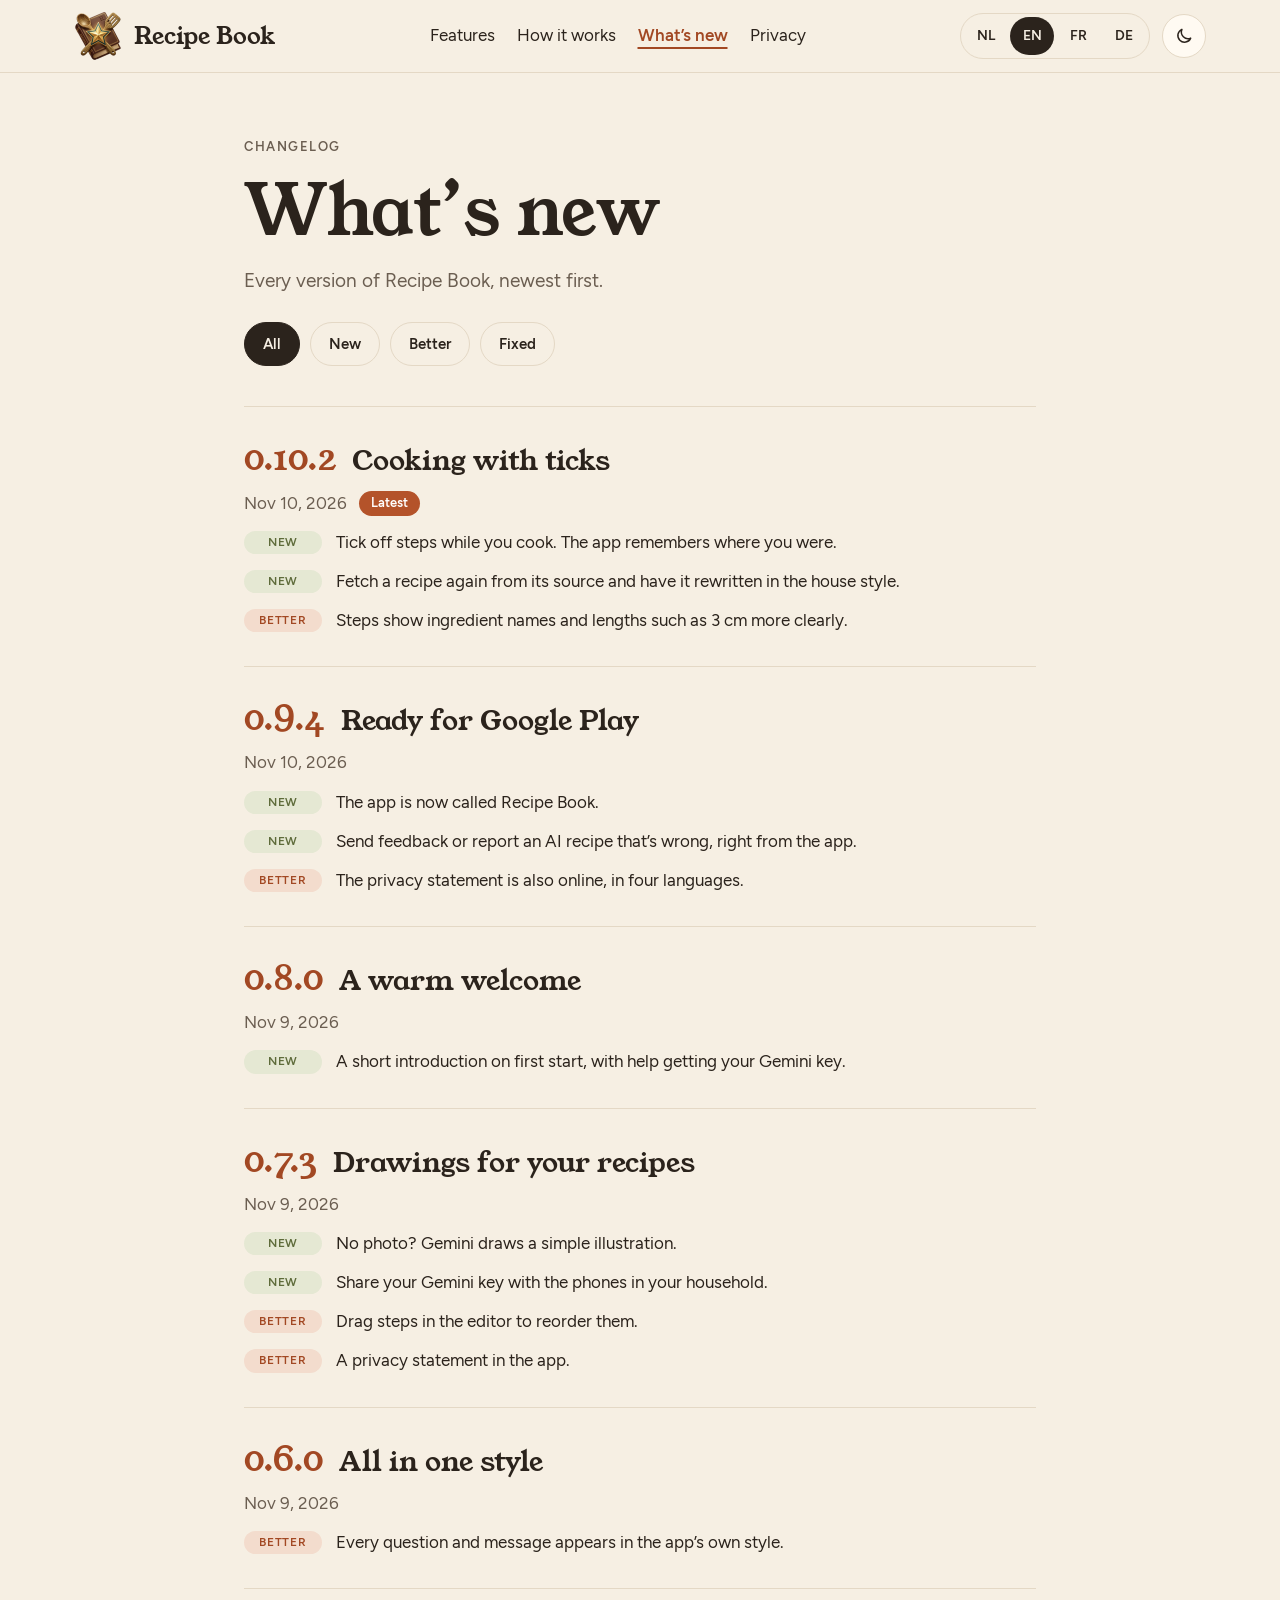
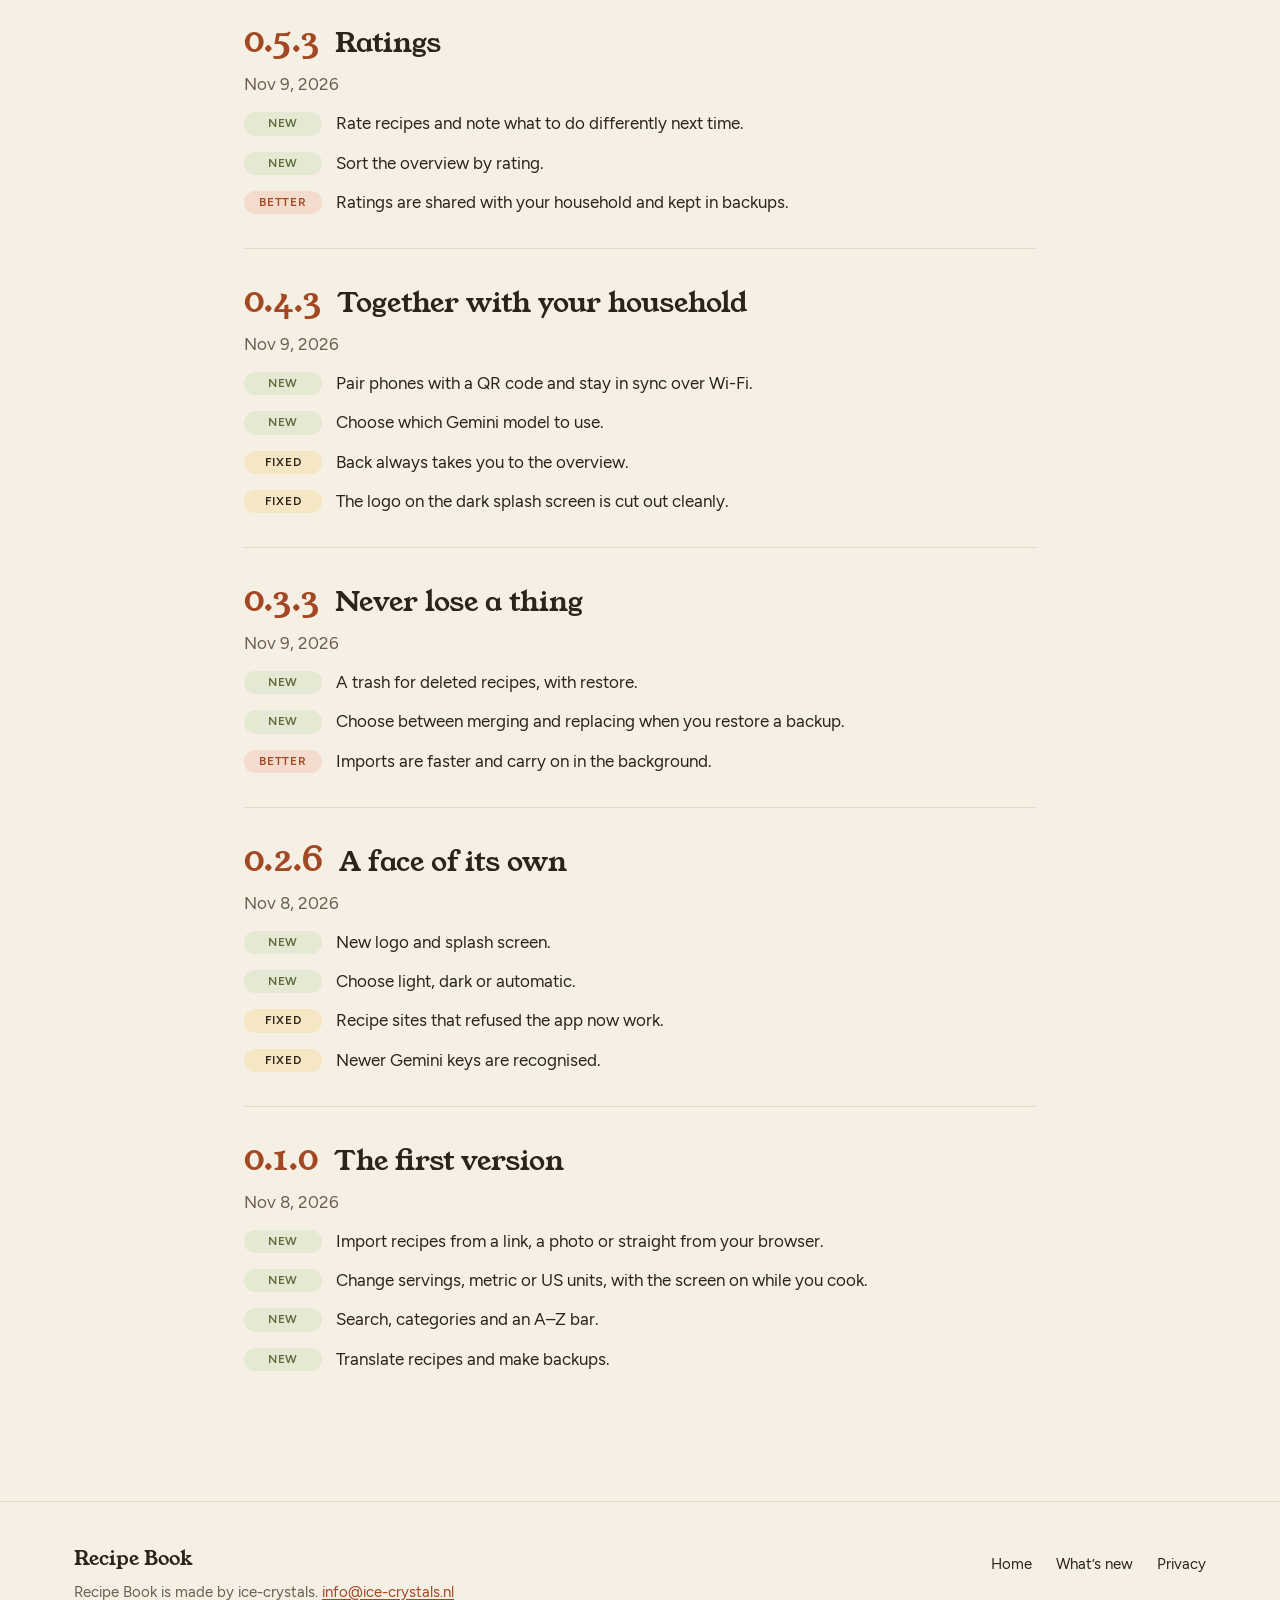
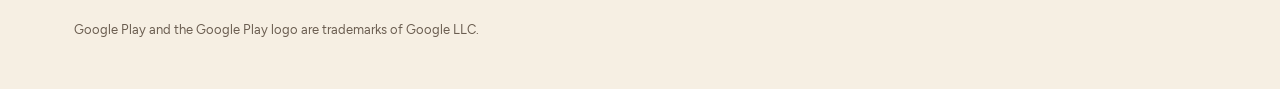
==== changelog/index.html @ 56c41cce "Publish the Recipe Book promo site Home, changelog and privacy statement in English, Dutch, French a" ====
<!doctype html>
<html lang="en" data-page="changelog" data-root="../">
<head>
<meta charset="utf-8">
<meta name="viewport" content="width=device-width, initial-scale=1">
<title>What’s new · Recipe Book</title>
<meta name="description" content="Every version of Recipe Book, newest first.">
<link rel="canonical" href="https://nielswitte.github.io/recipe-book-privacy/changelog/">
<link rel="alternate" hreflang="nl" href="https://nielswitte.github.io/recipe-book-privacy/nl/changelog/">
<link rel="alternate" hreflang="en" href="https://nielswitte.github.io/recipe-book-privacy/changelog/">
<link rel="alternate" hreflang="fr" href="https://nielswitte.github.io/recipe-book-privacy/fr/changelog/">
<link rel="alternate" hreflang="de" href="https://nielswitte.github.io/recipe-book-privacy/de/changelog/">
<link rel="alternate" hreflang="x-default" href="https://nielswitte.github.io/recipe-book-privacy/changelog/">
<meta property="og:type" content="website">
<meta property="og:site_name" content="Recipe Book">
<meta property="og:title" content="What’s new · Recipe Book">
<meta property="og:description" content="Every version of Recipe Book, newest first.">
<meta property="og:url" content="https://nielswitte.github.io/recipe-book-privacy/changelog/">
<meta property="og:image" content="https://nielswitte.github.io/recipe-book-privacy/assets/feature-graphic.png">
<meta property="og:image:alt" content="Recipe Book">
<meta property="og:locale" content="en_US">
<meta name="twitter:card" content="summary_large_image">
<meta name="theme-color" content="#f6efe3" media="(prefers-color-scheme: light)">
<meta name="theme-color" content="#1b1713" media="(prefers-color-scheme: dark)">
<meta name="color-scheme" content="light dark">
<link rel="icon" type="image/png" sizes="32x32" href="../assets/favicon-32.png">
<link rel="apple-touch-icon" href="../assets/apple-touch-icon.png">
<link rel="preload" href="../assets/fonts/Figtree-Regular.woff2" as="font" type="font/woff2" crossorigin>
<link rel="preload" href="../assets/fonts/YoungSerif-Regular.woff2" as="font" type="font/woff2" crossorigin>
<link rel="stylesheet" href="../assets/site.css">
<script>try{var t=localStorage.getItem('rb-theme');if(t==='dark'||t==='light')document.documentElement.setAttribute('data-theme',t)}catch(e){}</script>
<script defer src="../assets/site.js"></script>
</head>
<body>
<a class="skip" href="#main">Skip to content</a>
<header class="site-header">
<div class="wrap header-row">
<a class="brand" href="../"><img src="../assets/logo-96.png" alt="" width="48" height="48"><span>Recipe Book</span></a>
<nav class="main-nav" aria-label="Main menu">
<ul>
<li><a href="../#features">Features</a></li>
<li><a href="../#how">How it works</a></li>
<li><a href="../changelog/" aria-current="page">What’s new</a></li>
<li><a href="../privacy/">Privacy</a></li>
</ul>
</nav>
<div class="tools">
<nav class="langs" aria-label="Language"><ul><li><a href="../nl/changelog/" lang="nl" hreflang="nl" data-lang="nl"><span aria-hidden="true">NL</span><span class="sr-only">Nederlands</span></a></li><li><a href="../changelog/" lang="en" hreflang="en" data-lang="en" aria-current="true"><span aria-hidden="true">EN</span><span class="sr-only">English</span></a></li><li><a href="../fr/changelog/" lang="fr" hreflang="fr" data-lang="fr"><span aria-hidden="true">FR</span><span class="sr-only">Français</span></a></li><li><a href="../de/changelog/" lang="de" hreflang="de" data-lang="de"><span aria-hidden="true">DE</span><span class="sr-only">Deutsch</span></a></li></ul></nav>
<button type="button" class="round theme-toggle" aria-pressed="false" data-theme-toggle hidden><svg width="20" height="20" viewBox="0 0 24 24" fill="none" stroke="currentColor" stroke-width="1.8" stroke-linecap="round" stroke-linejoin="round" aria-hidden="true" focusable="false" class="icon-moon"><path d="M20 14.5A8 8 0 0 1 9.5 4a8 8 0 1 0 10.5 10.5z"/></svg><svg width="20" height="20" viewBox="0 0 24 24" fill="none" stroke="currentColor" stroke-width="1.8" stroke-linecap="round" stroke-linejoin="round" aria-hidden="true" focusable="false" class="icon-sun"><circle cx="12" cy="12" r="4"/><path d="M12 2v2M12 20v2M4.9 4.9l1.4 1.4M17.7 17.7l1.4 1.4M2 12h2M20 12h2M4.9 19.1l1.4-1.4M17.7 6.3l1.4-1.4"/></svg><span class="sr-only">Dark theme</span></button>
</div>
</div>
</header>
<main id="main" tabindex="-1">
<div class="wrap narrow page-head">
<p class="eyebrow">Changelog</p>
<h1 class="serif">What’s new</h1>
<p class="lead">Every version of Recipe Book, newest first.</p>
<div class="filters" role="group" aria-label="Show" data-filters data-one="{n} change" data-other="{n} changes" hidden>
<button type="button" class="pill" data-filter="all" aria-pressed="true">All</button>
<button type="button" class="pill" data-filter="new" aria-pressed="false">New</button>
<button type="button" class="pill" data-filter="better" aria-pressed="false">Better</button>
<button type="button" class="pill" data-filter="fixed" aria-pressed="false">Fixed</button>
</div>
<p class="sr-only" role="status" data-filter-status></p>
</div>
<div class="wrap narrow releases">
<article id="v0.10.2" class="release" aria-labelledby="h-v0.10.2">
<h2 id="h-v0.10.2"><span class="version serif">0.10.2</span> <span class="release-title">Cooking with ticks</span></h2>
<p class="release-date muted"><time datetime="2026-11-10">Nov 10, 2026</time> <span class="latest">Latest</span></p>
<ul class="changes">
<li data-kind="new"><span class="tag tag-new">New</span><span class="sr-only">: </span><span>Tick off steps while you cook. The app remembers where you were.</span></li>
<li data-kind="new"><span class="tag tag-new">New</span><span class="sr-only">: </span><span>Fetch a recipe again from its source and have it rewritten in the house style.</span></li>
<li data-kind="better"><span class="tag tag-better">Better</span><span class="sr-only">: </span><span>Steps show ingredient names and lengths such as 3 cm more clearly.</span></li>
</ul>
</article>
<article id="v0.9.4" class="release" aria-labelledby="h-v0.9.4">
<h2 id="h-v0.9.4"><span class="version serif">0.9.4</span> <span class="release-title">Ready for Google Play</span></h2>
<p class="release-date muted"><time datetime="2026-11-10">Nov 10, 2026</time></p>
<ul class="changes">
<li data-kind="new"><span class="tag tag-new">New</span><span class="sr-only">: </span><span>The app is now called Recipe Book.</span></li>
<li data-kind="new"><span class="tag tag-new">New</span><span class="sr-only">: </span><span>Send feedback or report an AI recipe that’s wrong, right from the app.</span></li>
<li data-kind="better"><span class="tag tag-better">Better</span><span class="sr-only">: </span><span>The privacy statement is also online, in four languages.</span></li>
</ul>
</article>
<article id="v0.8.0" class="release" aria-labelledby="h-v0.8.0">
<h2 id="h-v0.8.0"><span class="version serif">0.8.0</span> <span class="release-title">A warm welcome</span></h2>
<p class="release-date muted"><time datetime="2026-11-09">Nov 9, 2026</time></p>
<ul class="changes">
<li data-kind="new"><span class="tag tag-new">New</span><span class="sr-only">: </span><span>A short introduction on first start, with help getting your Gemini key.</span></li>
</ul>
</article>
<article id="v0.7.3" class="release" aria-labelledby="h-v0.7.3">
<h2 id="h-v0.7.3"><span class="version serif">0.7.3</span> <span class="release-title">Drawings for your recipes</span></h2>
<p class="release-date muted"><time datetime="2026-11-09">Nov 9, 2026</time></p>
<ul class="changes">
<li data-kind="new"><span class="tag tag-new">New</span><span class="sr-only">: </span><span>No photo? Gemini draws a simple illustration.</span></li>
<li data-kind="new"><span class="tag tag-new">New</span><span class="sr-only">: </span><span>Share your Gemini key with the phones in your household.</span></li>
<li data-kind="better"><span class="tag tag-better">Better</span><span class="sr-only">: </span><span>Drag steps in the editor to reorder them.</span></li>
<li data-kind="better"><span class="tag tag-better">Better</span><span class="sr-only">: </span><span>A privacy statement in the app.</span></li>
</ul>
</article>
<article id="v0.6.0" class="release" aria-labelledby="h-v0.6.0">
<h2 id="h-v0.6.0"><span class="version serif">0.6.0</span> <span class="release-title">All in one style</span></h2>
<p class="release-date muted"><time datetime="2026-11-09">Nov 9, 2026</time></p>
<ul class="changes">
<li data-kind="better"><span class="tag tag-better">Better</span><span class="sr-only">: </span><span>Every question and message appears in the app’s own style.</span></li>
</ul>
</article>
<article id="v0.5.3" class="release" aria-labelledby="h-v0.5.3">
<h2 id="h-v0.5.3"><span class="version serif">0.5.3</span> <span class="release-title">Ratings</span></h2>
<p class="release-date muted"><time datetime="2026-11-09">Nov 9, 2026</time></p>
<ul class="changes">
<li data-kind="new"><span class="tag tag-new">New</span><span class="sr-only">: </span><span>Rate recipes and note what to do differently next time.</span></li>
<li data-kind="new"><span class="tag tag-new">New</span><span class="sr-only">: </span><span>Sort the overview by rating.</span></li>
<li data-kind="better"><span class="tag tag-better">Better</span><span class="sr-only">: </span><span>Ratings are shared with your household and kept in backups.</span></li>
</ul>
</article>
<article id="v0.4.3" class="release" aria-labelledby="h-v0.4.3">
<h2 id="h-v0.4.3"><span class="version serif">0.4.3</span> <span class="release-title">Together with your household</span></h2>
<p class="release-date muted"><time datetime="2026-11-09">Nov 9, 2026</time></p>
<ul class="changes">
<li data-kind="new"><span class="tag tag-new">New</span><span class="sr-only">: </span><span>Pair phones with a QR code and stay in sync over Wi-Fi.</span></li>
<li data-kind="new"><span class="tag tag-new">New</span><span class="sr-only">: </span><span>Choose which Gemini model to use.</span></li>
<li data-kind="fixed"><span class="tag tag-fixed">Fixed</span><span class="sr-only">: </span><span>Back always takes you to the overview.</span></li>
<li data-kind="fixed"><span class="tag tag-fixed">Fixed</span><span class="sr-only">: </span><span>The logo on the dark splash screen is cut out cleanly.</span></li>
</ul>
</article>
<article id="v0.3.3" class="release" aria-labelledby="h-v0.3.3">
<h2 id="h-v0.3.3"><span class="version serif">0.3.3</span> <span class="release-title">Never lose a thing</span></h2>
<p class="release-date muted"><time datetime="2026-11-09">Nov 9, 2026</time></p>
<ul class="changes">
<li data-kind="new"><span class="tag tag-new">New</span><span class="sr-only">: </span><span>A trash for deleted recipes, with restore.</span></li>
<li data-kind="new"><span class="tag tag-new">New</span><span class="sr-only">: </span><span>Choose between merging and replacing when you restore a backup.</span></li>
<li data-kind="better"><span class="tag tag-better">Better</span><span class="sr-only">: </span><span>Imports are faster and carry on in the background.</span></li>
</ul>
</article>
<article id="v0.2.6" class="release" aria-labelledby="h-v0.2.6">
<h2 id="h-v0.2.6"><span class="version serif">0.2.6</span> <span class="release-title">A face of its own</span></h2>
<p class="release-date muted"><time datetime="2026-11-08">Nov 8, 2026</time></p>
<ul class="changes">
<li data-kind="new"><span class="tag tag-new">New</span><span class="sr-only">: </span><span>New logo and splash screen.</span></li>
<li data-kind="new"><span class="tag tag-new">New</span><span class="sr-only">: </span><span>Choose light, dark or automatic.</span></li>
<li data-kind="fixed"><span class="tag tag-fixed">Fixed</span><span class="sr-only">: </span><span>Recipe sites that refused the app now work.</span></li>
<li data-kind="fixed"><span class="tag tag-fixed">Fixed</span><span class="sr-only">: </span><span>Newer Gemini keys are recognised.</span></li>
</ul>
</article>
<article id="v0.1.0" class="release" aria-labelledby="h-v0.1.0">
<h2 id="h-v0.1.0"><span class="version serif">0.1.0</span> <span class="release-title">The first version</span></h2>
<p class="release-date muted"><time datetime="2026-11-08">Nov 8, 2026</time></p>
<ul class="changes">
<li data-kind="new"><span class="tag tag-new">New</span><span class="sr-only">: </span><span>Import recipes from a link, a photo or straight from your browser.</span></li>
<li data-kind="new"><span class="tag tag-new">New</span><span class="sr-only">: </span><span>Change servings, metric or US units, with the screen on while you cook.</span></li>
<li data-kind="new"><span class="tag tag-new">New</span><span class="sr-only">: </span><span>Search, categories and an A–Z bar.</span></li>
<li data-kind="new"><span class="tag tag-new">New</span><span class="sr-only">: </span><span>Translate recipes and make backups.</span></li>
</ul>
</article>
</div>
</main>
<footer class="site-footer">
<div class="wrap footer-row">
<div class="footer-brand">
<p class="serif footer-name">Recipe Book</p>
<p>Recipe Book is made by ice-crystals. <a href="mailto:info@ice-crystals.nl">info@ice-crystals.nl</a></p>
</div>
<nav aria-label="Footer"><ul class="footer-links">
<li><a href="../">Home</a></li>
<li><a href="../changelog/">What’s new</a></li>
<li><a href="../privacy/">Privacy</a></li>
</ul></nav>
<p class="trademark">Google Play and the Google Play logo are trademarks of Google LLC.</p>
</div>
</footer>
</body>
</html>
---- assets/site.css ----
/* Promo site. Colours are the app's tokens (src/app.css); --accent-text and
   --muted are a little darker in light mode so small text passes WCAG AA. */

@font-face {
    font-family: 'Figtree';
    src: url('fonts/Figtree-Regular.woff2') format('woff2');
    font-weight: 400;
    font-display: swap;
}
@font-face {
    font-family: 'Figtree';
    src: url('fonts/Figtree-SemiBold.woff2') format('woff2');
    font-weight: 600;
    font-display: swap;
}
@font-face {
    font-family: 'Young Serif';
    src: url('fonts/YoungSerif-Regular.woff2') format('woff2');
    font-weight: 400;
    font-display: swap;
}

:root {
    --paper: #f6efe3;
    --card: #fffaf2;
    --ink: #2b231c;
    --muted: #6b5e51;
    --line: #e4d8c5;
    --terra: #b4532a;
    --accent-text: #a24823;
    --terra-soft: #f3dccd;
    --olive: #5e6b3a;
    --olive-soft: #e5e8d3;
    --amber: #d9a441;
    --amber-soft: #f5e6c4;
    --on-accent: #ffffff;
    --frame: #2b231c;
    --shadow: rgba(43, 35, 28, 0.16);
    --band: #2b231c;
    --band-ink: #f6efe3;
    --band-muted: #d9cdbd;
    color-scheme: light;
}

@media (prefers-color-scheme: dark) {
    :root:not([data-theme='light']) {
        --paper: #1b1713;
        --card: #25201a;
        --ink: #f0e7d9;
        --muted: #a99a8a;
        --line: #3a3129;
        --terra: #e2794c;
        --accent-text: #e8865c;
        --terra-soft: #43291d;
        --olive: #aab57f;
        --olive-soft: #2e321f;
        --amber-soft: #3d311a;
        --on-accent: #1b1713;
        --frame: #0d0b09;
        --shadow: rgba(0, 0, 0, 0.45);
        --band: #110e0b;
        --band-ink: #f0e7d9;
        --band-muted: #c9bcab;
        color-scheme: dark;
    }
}

:root[data-theme='dark'] {
    --paper: #1b1713;
    --card: #25201a;
    --ink: #f0e7d9;
    --muted: #a99a8a;
    --line: #3a3129;
    --terra: #e2794c;
    --accent-text: #e8865c;
    --terra-soft: #43291d;
    --olive: #aab57f;
    --olive-soft: #2e321f;
    --amber-soft: #3d311a;
    --on-accent: #1b1713;
    --frame: #0d0b09;
    --shadow: rgba(0, 0, 0, 0.45);
    --band: #110e0b;
    --band-ink: #f0e7d9;
    --band-muted: #c9bcab;
    color-scheme: dark;
}

*,
*::before,
*::after {
    box-sizing: border-box;
}

html {
    -webkit-text-size-adjust: 100%;
    text-size-adjust: 100%;
}

@media (prefers-reduced-motion: no-preference) {
    html {
        scroll-behavior: smooth;
    }
}

body {
    margin: 0;
    background: var(--paper);
    color: var(--ink);
    font:
        1.0625rem/1.6 Figtree,
        system-ui,
        sans-serif;
    overflow-wrap: break-word;
}

img {
    max-width: 100%;
    height: auto;
}

a {
    color: var(--accent-text);
    text-underline-offset: 0.15em;
}

a:hover {
    color: var(--ink);
}

:focus-visible {
    outline: 3px solid var(--accent-text);
    outline-offset: 3px;
    border-radius: 6px;
}

main:focus {
    outline: none;
}

[hidden] {
    display: none !important;
}

.sr-only {
    position: absolute;
    width: 1px;
    height: 1px;
    padding: 0;
    margin: -1px;
    overflow: hidden;
    clip: rect(0, 0, 0, 0);
    white-space: nowrap;
    border: 0;
}

.skip {
    position: absolute;
    left: 16px;
    top: -100px;
    z-index: 10;
    background: var(--ink);
    color: var(--paper);
    padding: 12px 18px;
    border-radius: 12px;
    font-weight: 600;
    text-decoration: none;
}

.skip:focus {
    top: 12px;
    color: var(--paper);
}

.serif {
    font-family: 'Young Serif', Georgia, serif;
    font-weight: 400;
}

h1,
h2 {
    font-family: 'Young Serif', Georgia, serif;
    font-weight: 400;
    margin: 0;
    line-height: 1.12;
    text-wrap: balance;
}

h1 {
    font-size: clamp(2.5rem, 5.4vw, 4.375rem);
    line-height: 1.06;
}

h2 {
    font-size: clamp(2rem, 3.6vw, 2.875rem);
}

h3 {
    margin: 0;
    font-size: 1.3rem;
    font-weight: 600;
    line-height: 1.3;
}

p {
    margin: 0;
}

ul,
ol {
    margin: 0;
    padding: 0;
}

.accent {
    color: var(--accent-text);
}

.eyebrow {
    margin: 0;
    font-family: Figtree, system-ui, sans-serif;
    font-size: 0.8125rem;
    font-weight: 600;
    letter-spacing: 0.12em;
    line-height: 1.5;
    text-transform: uppercase;
    color: var(--muted);
}

.lead {
    font-size: 1.2rem;
    color: var(--muted);
    max-width: 36em;
}

.muted {
    color: var(--muted);
}

.small {
    font-size: 0.9375rem;
}

.strong {
    font-weight: 600;
}

.amt {
    color: var(--accent-text);
    font-weight: 600;
}

.wrap {
    max-width: 1180px;
    margin: 0 auto;
    padding: 0 24px;
}

.narrow {
    max-width: 840px;
}

.stack-xl {
    display: flex;
    flex-direction: column;
    gap: 48px;
}

.stack-lg {
    display: flex;
    flex-direction: column;
    gap: 40px;
}

.section-head {
    display: flex;
    flex-direction: column;
    gap: 12px;
    max-width: 44rem;
}

.split-head {
    display: flex;
    flex-wrap: wrap;
    justify-content: space-between;
    align-items: flex-end;
    gap: 16px 32px;
}

.split-head > div {
    display: flex;
    flex-direction: column;
    gap: 12px;
}

.split-head a {
    font-weight: 600;
    min-height: 44px;
    display: inline-flex;
    align-items: center;
}

.card {
    background: var(--card);
    border: 1px solid var(--line);
    border-radius: 24px;
}

/* Header */

.site-header {
    border-bottom: 1px solid var(--line);
}

.header-row {
    display: flex;
    flex-wrap: wrap;
    align-items: center;
    justify-content: space-between;
    gap: 8px 32px;
    padding-top: 12px;
    padding-bottom: 12px;
}

.brand {
    display: flex;
    align-items: center;
    gap: 12px;
    color: var(--ink);
    text-decoration: none;
    font-family: 'Young Serif', Georgia, serif;
    font-size: 1.5rem;
    min-height: 48px;
}

.brand img {
    width: 48px;
    height: 48px;
}

.main-nav ul,
.langs ul,
.footer-links {
    list-style: none;
    display: flex;
    flex-wrap: wrap;
    align-items: center;
}

.main-nav ul {
    gap: 0 22px;
}

.main-nav a,
.footer-links a {
    display: inline-flex;
    align-items: center;
    min-height: 44px;
    color: var(--ink);
    text-decoration: none;
}

.main-nav a:hover,
.footer-links a:hover {
    color: var(--accent-text);
    text-decoration: underline;
}

.main-nav a[aria-current='page'] {
    color: var(--accent-text);
    font-weight: 600;
    text-decoration: underline;
    text-decoration-thickness: 2px;
    text-underline-offset: 0.35em;
}

.tools {
    display: flex;
    align-items: center;
    gap: 12px;
}

.langs ul {
    gap: 2px;
    border: 1px solid var(--line);
    border-radius: 999px;
    padding: 3px;
}

.langs a {
    display: inline-flex;
    align-items: center;
    justify-content: center;
    min-width: 44px;
    min-height: 38px;
    padding: 0 8px;
    border-radius: 999px;
    color: var(--ink);
    text-decoration: none;
    font-weight: 600;
    font-size: 0.875rem;
}

.langs a:hover {
    background: var(--terra-soft);
    color: var(--ink);
}

.langs a[aria-current='true'] {
    background: var(--ink);
    color: var(--paper);
}

.round {
    display: inline-flex;
    align-items: center;
    justify-content: center;
    width: 44px;
    height: 44px;
    padding: 0;
    border-radius: 50%;
    border: 1px solid var(--line);
    background: var(--card);
    color: var(--ink);
    font:
        600 1.375rem/1 Figtree,
        system-ui,
        sans-serif;
    cursor: pointer;
}

.round:hover:not(:disabled) {
    border-color: var(--terra);
    color: var(--accent-text);
}

.round:disabled {
    opacity: 0.4;
    cursor: default;
}

.theme-toggle .icon-sun,
.theme-toggle[aria-pressed='true'] .icon-moon {
    display: none;
}

.theme-toggle[aria-pressed='true'] .icon-sun {
    display: block;
}

/* Buttons */

.actions {
    display: flex;
    flex-wrap: wrap;
    align-items: center;
    gap: 12px 20px;
}

.btn {
    display: inline-flex;
    align-items: center;
    gap: 10px;
    min-height: 56px;
    padding: 10px 24px;
    border-radius: 16px;
    font-weight: 600;
    font-size: 1.0625rem;
    text-decoration: none;
    line-height: 1.2;
}

.btn-primary {
    background: var(--terra);
    color: var(--on-accent);
}

.btn-primary:hover {
    color: var(--on-accent);
    filter: brightness(1.08);
}

.btn-play {
    background: var(--ink);
    color: var(--paper);
    padding-left: 18px;
}

.btn-play:hover {
    color: var(--paper);
    opacity: 0.9;
}

.btn-lines {
    display: flex;
    flex-direction: column;
}

.btn-small {
    font-size: 0.75rem;
    font-weight: 400;
}

.btn-big {
    font-size: 1.25rem;
    font-weight: 600;
}

.btn-ghost {
    color: var(--ink);
    padding-left: 8px;
    padding-right: 8px;
}

.btn-ghost:hover {
    color: var(--accent-text);
}

/* Hero */

.hero {
    display: flex;
    flex-wrap: wrap;
    align-items: center;
    gap: 48px 64px;
    padding-top: 64px;
    padding-bottom: 88px;
}

.hero-text {
    flex: 1 1 440px;
    min-width: 0;
    display: flex;
    flex-direction: column;
    gap: 24px;
}

.status {
    font-weight: 600;
    color: var(--olive);
}

.trust {
    list-style: none;
    display: flex;
    flex-wrap: wrap;
    gap: 6px 0;
    color: var(--muted);
    font-size: 0.9375rem;
}

.trust li:not(:last-child)::after {
    content: '·';
    padding: 0 10px;
}

.hero-phones {
    flex: 1 1 400px;
    min-width: 0;
    position: relative;
    display: flex;
    justify-content: center;
    align-items: flex-start;
    padding-bottom: 32px;
}

.phone {
    background: var(--frame);
    border-radius: 40px;
    padding: 9px;
    box-shadow: 0 24px 60px var(--shadow);
}

.phone img {
    display: block;
    width: 100%;
    border-radius: 32px;
}

.phone-back {
    width: 46%;
    max-width: 260px;
    margin-top: 72px;
    margin-right: -40px;
    transform: rotate(-4deg);
}

.phone-front {
    width: 50%;
    max-width: 280px;
    position: relative;
    z-index: 1;
}

.float-card {
    position: absolute;
    left: 0;
    bottom: 0;
    z-index: 2;
    display: flex;
    align-items: center;
    gap: 14px;
    padding: 14px 18px;
    background: var(--card);
    border: 1px solid var(--line);
    border-radius: 18px;
    box-shadow: 0 12px 30px var(--shadow);
    line-height: 1.3;
}

.float-card > span:last-child {
    display: flex;
    flex-direction: column;
}

.initial {
    flex: none;
    width: 44px;
    height: 44px;
    border-radius: 12px;
    background: var(--terra-soft);
    color: var(--accent-text);
    display: flex;
    align-items: center;
    justify-content: center;
    font-size: 1.375rem;
}

.float-title {
    font-weight: 600;
}

.float-meta {
    font-size: 0.875rem;
    color: var(--muted);
}

/* How it works */

.band {
    background: var(--card);
    border-top: 1px solid var(--line);
    border-bottom: 1px solid var(--line);
    padding: 88px 0;
    scroll-margin-top: 16px;
}

.ways {
    list-style: none;
    display: grid;
    grid-template-columns: repeat(auto-fit, minmax(240px, 1fr));
    gap: 20px;
}

.way {
    display: flex;
    flex-direction: column;
    gap: 12px;
    padding: 28px;
    border-radius: 24px;
    background: var(--paper);
    border: 1px solid var(--line);
}

.way p {
    color: var(--muted);
}

.tile {
    flex: none;
    width: 52px;
    height: 52px;
    border-radius: 16px;
    display: flex;
    align-items: center;
    justify-content: center;
}

.tile-terra {
    background: var(--terra-soft);
    color: var(--accent-text);
}

.tile-olive {
    background: var(--olive-soft);
    color: var(--olive);
}

.before-after {
    display: flex;
    flex-wrap: wrap;
    align-items: center;
    gap: 24px;
}

.before-after figure {
    margin: 0;
    min-width: 0;
    padding: 28px;
    border-radius: 24px;
    display: flex;
    flex-direction: column;
    gap: 14px;
}

.before {
    flex: 1 1 340px;
    border: 2px dashed var(--line);
    color: var(--muted);
}

.before blockquote {
    margin: 0;
}

.before-meta {
    font-size: 0.875rem;
}

.arrow-dot {
    flex: none;
    width: 56px;
    height: 56px;
    margin: 0 auto;
    border-radius: 50%;
    background: var(--terra);
    color: var(--on-accent);
    display: flex;
    align-items: center;
    justify-content: center;
}

.arrow-dot svg {
    width: 24px;
    height: 24px;
}

.after {
    flex: 1 1 400px;
    background: var(--paper);
    border: 1px solid var(--line);
    box-shadow: 0 16px 40px var(--shadow);
}

.steps {
    list-style: none;
    counter-reset: step;
    display: flex;
    flex-direction: column;
    gap: 16px;
    font-size: 1.125rem;
}

.steps li {
    counter-increment: step;
    display: grid;
    grid-template-columns: 34px 1fr;
    gap: 16px;
}

.steps li::before {
    content: counter(step);
    width: 34px;
    height: 34px;
    border-radius: 50%;
    background: var(--terra-soft);
    color: var(--accent-text);
    font-weight: 600;
    display: flex;
    align-items: center;
    justify-content: center;
}

.note {
    font-size: 0.9375rem;
    color: var(--muted);
}

/* Features */

.features {
    display: flex;
    flex-direction: column;
    gap: 112px;
    padding-top: 112px;
    padding-bottom: 112px;
    scroll-margin-top: 16px;
}

.feature {
    display: flex;
    flex-wrap: wrap;
    align-items: center;
    gap: 48px 72px;
}

.feature-flip {
    flex-direction: row-reverse;
}

.feature-text {
    flex: 1 1 420px;
    min-width: 0;
    display: flex;
    flex-direction: column;
    gap: 20px;
}

.feature-visual {
    flex: 1 1 340px;
    min-width: 0;
    display: flex;
    justify-content: center;
}

.feature-visual .phone {
    width: 100%;
    max-width: 300px;
}

.demo {
    padding: 24px;
    display: flex;
    flex-direction: column;
    gap: 16px;
}

.demo-head {
    display: flex;
    align-items: center;
    justify-content: space-between;
    gap: 16px;
}

.demo-label {
    font-weight: 600;
}

.stepper {
    display: flex;
    align-items: center;
    gap: 14px;
}

.count {
    font-size: 1.75rem;
    min-width: 2ch;
    text-align: center;
}

.ingredients {
    list-style: none;
}

.ingredients li {
    display: grid;
    grid-template-columns: 5.5rem 1fr;
    gap: 16px;
    padding: 10px 0;
    border-top: 1px solid var(--line);
}

.ingredients .amt {
    text-align: right;
}

.demo-step {
    padding: 14px 16px;
    border-radius: 14px;
    background: var(--paper);
}

.cards {
    list-style: none;
    display: grid;
    grid-template-columns: repeat(auto-fit, minmax(240px, 1fr));
    gap: 20px;
}

.mini {
    padding: 28px;
    display: flex;
    flex-direction: column;
    gap: 14px;
}

.timebar {
    display: flex;
    gap: 3px;
    height: 14px;
    border-radius: 999px;
    overflow: hidden;
}

.tb-prep {
    flex: 20;
    background: var(--olive);
}

.tb-cook {
    flex: 15;
    background: var(--amber);
}

.tb-oven {
    flex: 25;
    background: var(--terra);
}

.ticks {
    list-style: none;
    display: flex;
    flex-direction: column;
    gap: 10px;
}

.ticks li {
    display: flex;
    align-items: center;
    gap: 12px;
}

.ticks .done {
    color: var(--muted);
}

.ticks .next {
    font-weight: 600;
}

.tick {
    flex: none;
    width: 26px;
    height: 26px;
    border-radius: 50%;
    display: inline-flex;
    align-items: center;
    justify-content: center;
}

.tick-done {
    background: var(--olive);
    color: var(--on-accent);
}

.tick-open {
    border: 2px solid var(--terra);
}

.big {
    font-size: 2.125rem;
    color: var(--accent-text);
    line-height: 1.2;
}

.household {
    width: 100%;
    max-width: 440px;
    padding: 28px;
    display: flex;
    flex-direction: column;
    gap: 20px;
}

.paired {
    display: flex;
    align-items: center;
    gap: 16px;
    line-height: 1.35;
}

.paired > span:last-child,
.drawing-caption {
    display: flex;
    flex-direction: column;
}

.rating {
    border-top: 1px solid var(--line);
    padding-top: 18px;
    display: flex;
    flex-direction: column;
    gap: 6px;
}

.rating-row {
    display: flex;
    flex-wrap: wrap;
    align-items: center;
    gap: 10px;
}

.stars {
    display: inline-flex;
    gap: 2px;
    color: var(--amber);
}

.quote {
    margin-top: 6px;
    padding: 12px 16px;
    border-radius: 14px;
    background: var(--paper);
}

.drawing {
    width: 100%;
    max-width: 420px;
    overflow: hidden;
}

.drawing-art {
    background: var(--terra-soft);
    height: 240px;
    display: flex;
    align-items: center;
    justify-content: center;
}

.soup {
    width: 260px;
    max-width: 80%;
    height: auto;
}

.f-shadow {
    fill: var(--ink);
    opacity: 0.1;
}

.f-terra {
    fill: var(--terra);
}

.f-amber {
    fill: var(--amber);
}

.f-olive {
    fill: var(--olive);
}

.f-card {
    fill: var(--card);
}

.s-steam {
    fill: none;
    stroke: var(--card);
    stroke-width: 5;
    stroke-linecap: round;
}

.s-spoon {
    stroke: var(--olive);
    stroke-width: 8;
    stroke-linecap: round;
}

.drawing-caption {
    padding: 20px 24px;
}

.chips {
    list-style: none;
    display: flex;
    flex-wrap: wrap;
    gap: 10px;
}

.chips li {
    border: 1px solid var(--line);
    border-radius: 999px;
    padding: 8px 16px;
    font-weight: 600;
    font-size: 0.9375rem;
}

/* Yours: the dark band */

.dark-band {
    background: var(--band);
    color: var(--band-ink);
    padding: 96px 0;
}

.dark-band a {
    color: var(--band-ink);
}

.dark-band a:hover {
    color: var(--band-muted);
}

.dark-band :focus-visible {
    outline-color: var(--band-ink);
}

.promises {
    list-style: none;
    display: grid;
    grid-template-columns: repeat(auto-fit, minmax(220px, 1fr));
    gap: 32px 40px;
}

.promises li {
    display: flex;
    flex-direction: column;
    gap: 8px;
    border-top: 2px solid var(--terra);
    padding-top: 18px;
}

.promises p {
    color: var(--band-muted);
}

/* FAQ */

.faq {
    display: flex;
    flex-wrap: wrap;
    gap: 40px 80px;
    padding-top: 104px;
    padding-bottom: 104px;
}

.faq-head {
    flex: 1 1 300px;
    display: flex;
    flex-direction: column;
    gap: 16px;
}

.faq-list {
    flex: 2 1 520px;
    min-width: 0;
    border-top: 1px solid var(--line);
}

details {
    border-bottom: 1px solid var(--line);
}

summary {
    cursor: pointer;
    list-style: none;
    display: flex;
    justify-content: space-between;
    align-items: center;
    gap: 16px;
    min-height: 44px;
    padding: 18px 0;
    font-weight: 600;
    font-size: 1.1875rem;
}

summary::-webkit-details-marker {
    display: none;
}

summary svg {
    flex: none;
}

details[open] summary .icon-plus {
    transform: rotate(45deg);
}

details p {
    padding-bottom: 20px;
    color: var(--muted);
    max-width: 44em;
}

/* What's new */

.news-band {
    border-top: 1px solid var(--line);
    padding: 96px 0;
}

.news {
    list-style: none;
    display: grid;
    grid-template-columns: repeat(auto-fit, minmax(260px, 1fr));
    gap: 20px;
}

.news-card {
    padding: 26px;
    display: flex;
    flex-direction: column;
    gap: 8px;
}

.news-card h3 a {
    color: var(--ink);
    text-decoration: none;
    display: flex;
    flex-direction: column;
    gap: 4px;
}

.news-card h3 a:hover .news-title {
    text-decoration: underline;
}

.version {
    color: var(--accent-text);
    font-size: 1.375rem;
}

/* Join the test / download */

.join {
    padding-bottom: 96px;
    scroll-margin-top: 16px;
}

.join-box {
    background: var(--terra-soft);
    border-radius: 32px;
    padding: clamp(28px, 6vw, 72px);
    display: flex;
    flex-wrap: wrap;
    align-items: center;
    justify-content: space-between;
    gap: 32px 48px;
}

.join-text {
    flex: 1 1 440px;
    min-width: 0;
    display: flex;
    flex-direction: column;
    gap: 16px;
}

.join-text .eyebrow,
.join-box .muted {
    color: var(--ink);
}

.join-steps {
    padding-left: 1.4em;
    display: flex;
    flex-direction: column;
    gap: 6px;
}

.join-action {
    flex: 0 1 auto;
    display: flex;
    flex-direction: column;
    gap: 12px;
    max-width: 22rem;
}

.download-text {
    flex-direction: row;
    align-items: center;
    gap: 24px;
}

.download-text img {
    flex: none;
    width: 96px;
    height: 96px;
}

/* Footer */

.site-footer {
    border-top: 1px solid var(--line);
    padding: 40px 0 48px;
    color: var(--muted);
    font-size: 0.9375rem;
}

.footer-row {
    display: flex;
    flex-wrap: wrap;
    justify-content: space-between;
    gap: 16px 32px;
}

.footer-brand {
    display: flex;
    flex-direction: column;
    gap: 6px;
}

.footer-name {
    font-size: 1.25rem;
    color: var(--ink);
}

.footer-links {
    gap: 0 24px;
}

.trademark {
    flex-basis: 100%;
    font-size: 0.8125rem;
}

/* Changelog */

.page-head {
    display: flex;
    flex-direction: column;
    gap: 18px;
    padding-top: 64px;
    padding-bottom: 40px;
}

.filters {
    display: flex;
    flex-wrap: wrap;
    gap: 10px;
    margin-top: 8px;
}

.pill {
    display: inline-flex;
    align-items: center;
    min-height: 44px;
    padding: 0 18px;
    border-radius: 999px;
    border: 1px solid var(--line);
    background: transparent;
    color: var(--ink);
    font:
        600 0.9375rem Figtree,
        system-ui,
        sans-serif;
    cursor: pointer;
}

.pill:hover {
    border-color: var(--terra);
}

.pill[aria-pressed='true'] {
    background: var(--ink);
    border-color: var(--ink);
    color: var(--paper);
}

.releases {
    padding-bottom: 96px;
}

.release {
    padding: 32px 0;
    border-top: 1px solid var(--line);
    display: flex;
    flex-direction: column;
    gap: 12px;
    scroll-margin-top: 16px;
}

.release h2 {
    font-size: 1.75rem;
    display: flex;
    flex-wrap: wrap;
    align-items: baseline;
    gap: 4px 16px;
}

.release .version {
    font-size: 2.125rem;
}

.release-date {
    display: flex;
    flex-wrap: wrap;
    align-items: center;
    gap: 12px;
}

.latest {
    font-size: 0.8125rem;
    font-weight: 600;
    background: var(--terra);
    color: var(--on-accent);
    border-radius: 999px;
    padding: 2px 12px;
}

.changes {
    list-style: none;
    display: flex;
    flex-direction: column;
    gap: 12px;
}

.changes li {
    display: flex;
    gap: 14px;
    align-items: flex-start;
}

.tag {
    flex: none;
    min-width: 6.5em;
    text-align: center;
    margin-top: 2px;
    padding: 2px 10px;
    border-radius: 999px;
    font-size: 0.75rem;
    font-weight: 600;
    letter-spacing: 0.06em;
    line-height: 1.6;
    text-transform: uppercase;
}

.tag-new {
    background: var(--olive-soft);
    color: var(--olive);
}

.tag-better {
    background: var(--terra-soft);
    color: var(--accent-text);
}

.tag-fixed {
    background: var(--amber-soft);
    color: var(--ink);
}

/* Privacy */

.privacy {
    display: flex;
    flex-wrap: wrap;
    align-items: flex-start;
    gap: 32px 56px;
    padding-bottom: 96px;
}

.toc {
    flex: 1 1 220px;
    max-width: 300px;
    min-width: 0;
}

.toc h2 {
    padding-bottom: 8px;
}

.toc ol {
    list-style: none;
}

.toc a {
    display: block;
    padding: 10px 0;
    border-bottom: 1px solid var(--line);
    color: var(--muted);
    text-decoration: none;
}

.toc a:hover {
    color: var(--accent-text);
}

.privacy-sections {
    flex: 999 1 560px;
    min-width: 0;
    display: flex;
    flex-direction: column;
    gap: 16px;
}

.privacy-section {
    padding: 28px;
    display: flex;
    flex-direction: column;
    gap: 10px;
    scroll-margin-top: 16px;
}

.privacy-section h2 {
    font-family: Figtree, system-ui, sans-serif;
    font-size: 1.25rem;
    font-weight: 600;
}

.privacy-links {
    list-style: none;
    display: flex;
    flex-wrap: wrap;
    gap: 4px 24px;
    font-weight: 600;
}

.privacy-links a {
    display: inline-flex;
    min-height: 44px;
    align-items: center;
}

/* Phone width */

@media (max-width: 640px) {
    .hero {
        padding-top: 40px;
    }

    .band,
    .dark-band,
    .news-band {
        padding: 64px 0;
    }

    .features {
        gap: 80px;
        padding-top: 72px;
        padding-bottom: 72px;
    }

    .faq {
        padding-top: 72px;
        padding-bottom: 72px;
    }

    .float-card {
        position: static;
        flex-basis: 100%;
        margin-top: 24px;
    }

    .hero-phones {
        flex-wrap: wrap;
    }

    .btn {
        width: 100%;
        justify-content: center;
    }

    .download-text {
        flex-direction: column;
        align-items: flex-start;
    }
}

/* Windows high contrast and other forced colours */

@media (forced-colors: active) {
    .btn,
    .round,
    .pill,
    .tag,
    .latest,
    .langs a[aria-current='true'] {
        border: 1px solid ButtonText;
    }

    .pill[aria-pressed='true'],
    .langs a[aria-current='true'] {
        forced-color-adjust: none;
        background: Highlight;
        color: HighlightText;
    }
}

@media (prefers-reduced-motion: reduce) {
    *,
    *::before,
    *::after {
        transition: none !important;
        animation: none !important;
    }
}
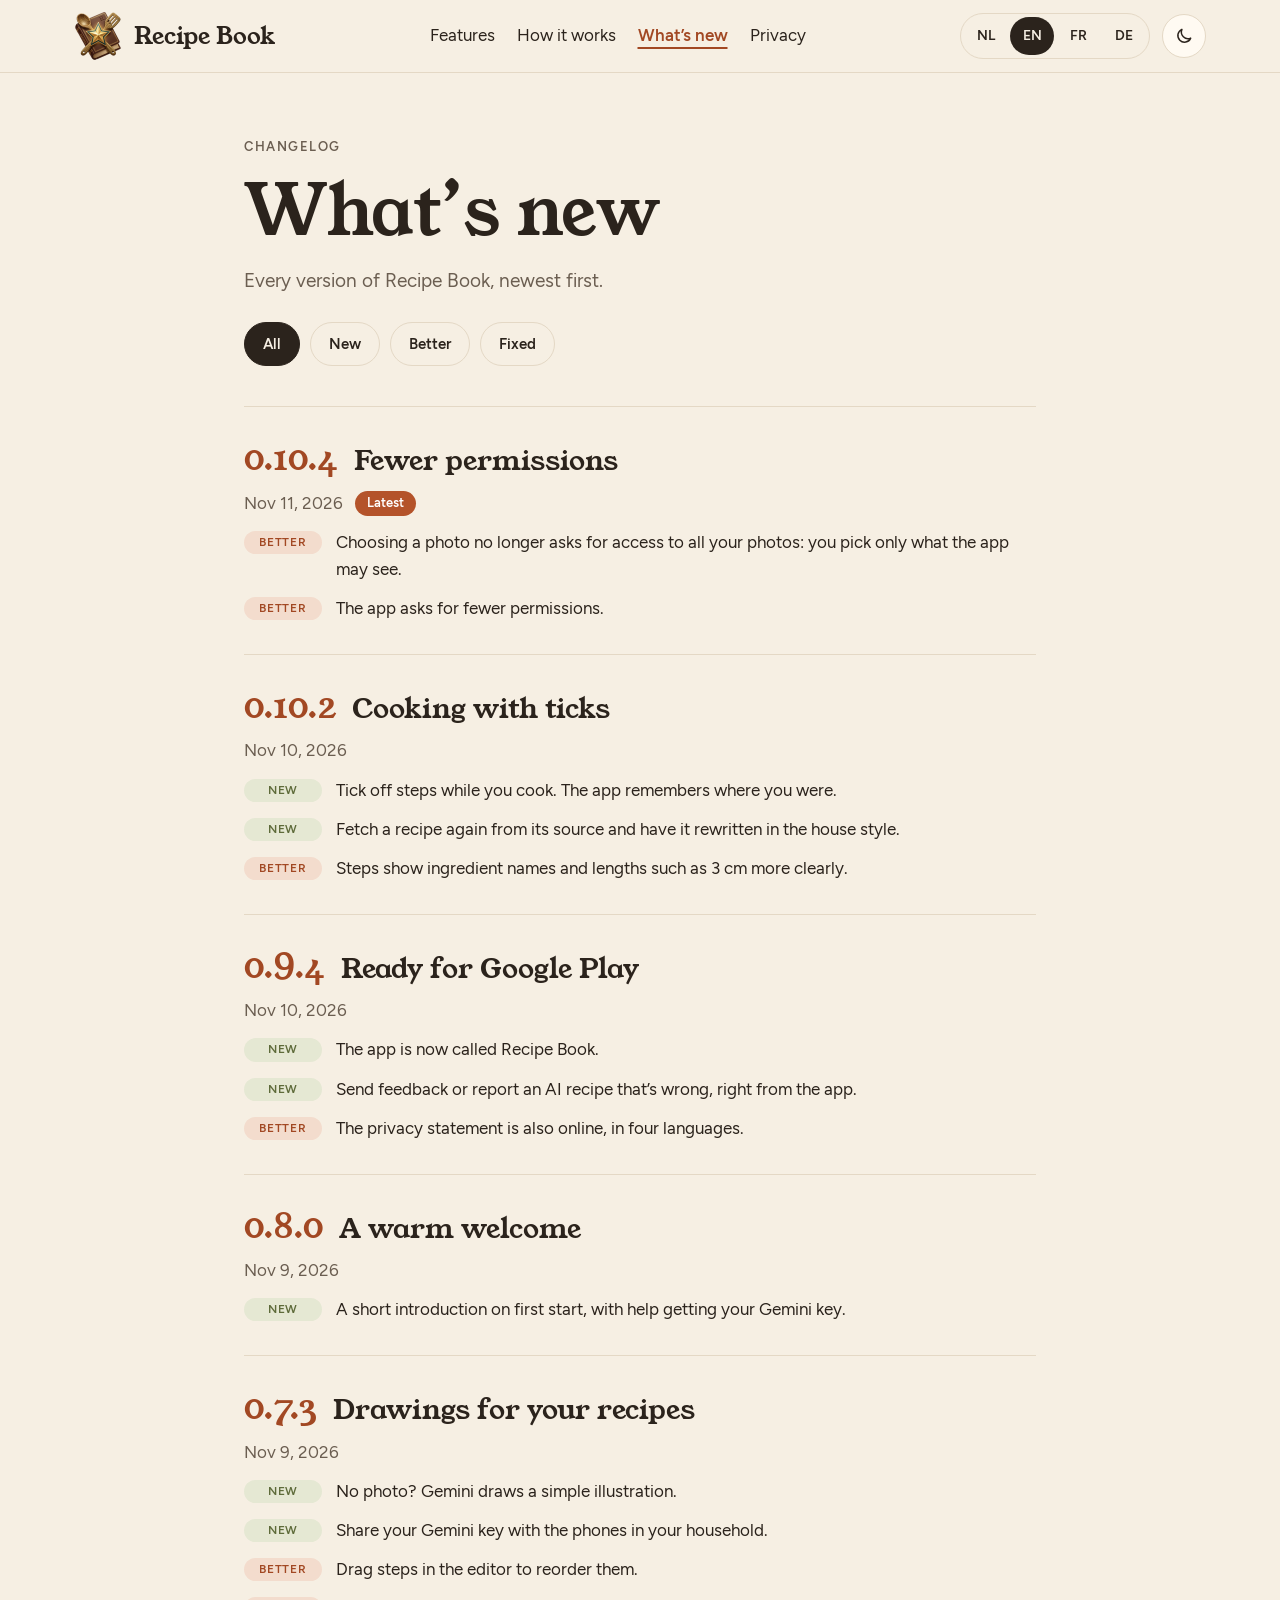
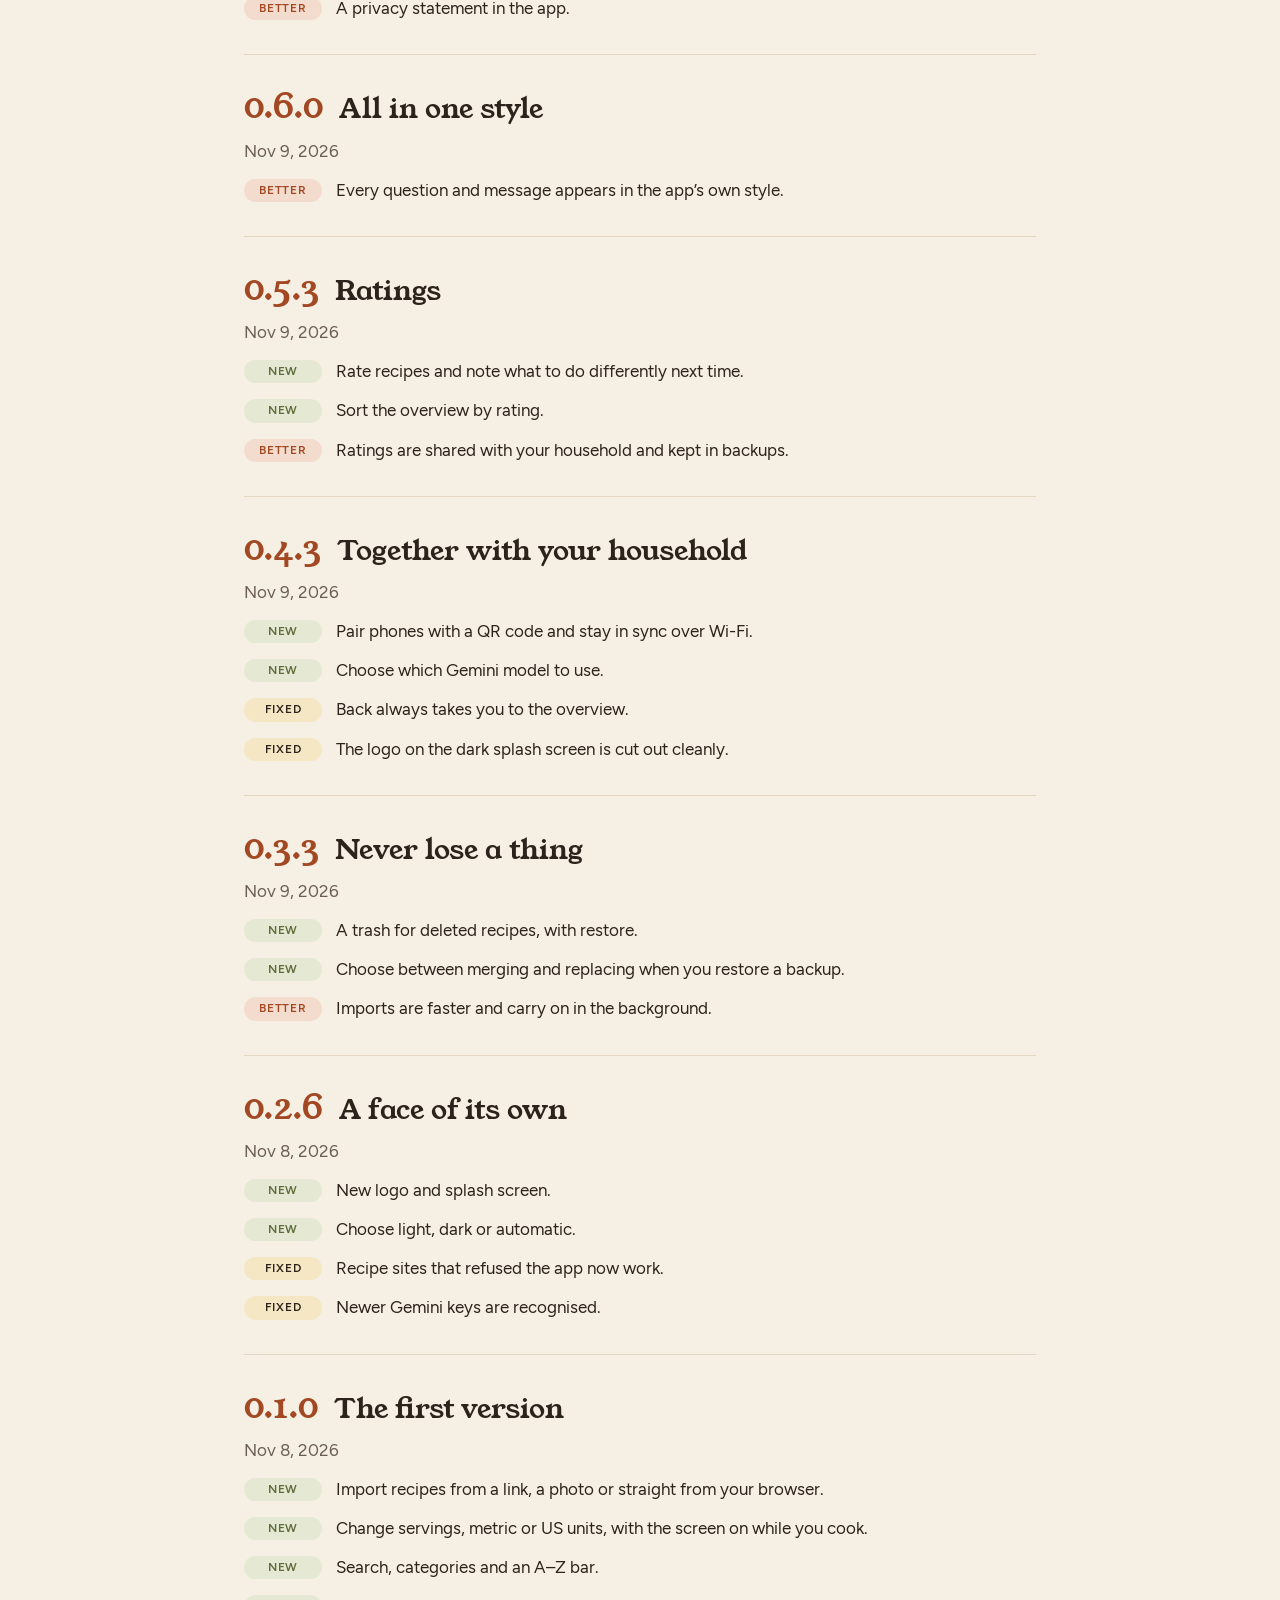
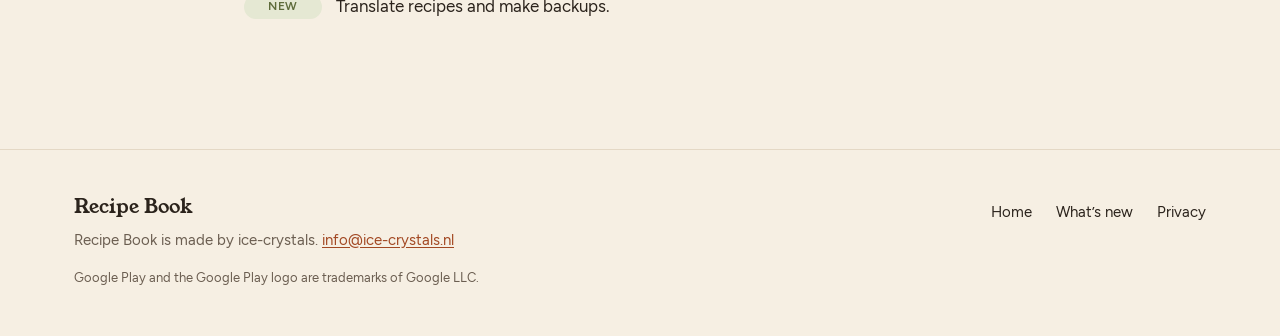
==== commit 47457ac9: "Add the 0.10.4 release to the changelog Generated by pnpm site from receptenboek main.  Co-Authored-" ====
--- a/changelog/index.html
+++ b/changelog/index.html
@@ -5,18 +5,18 @@
 <meta name="viewport" content="width=device-width, initial-scale=1">
 <title>What’s new · Recipe Book</title>
 <meta name="description" content="Every version of Recipe Book, newest first.">
-<link rel="canonical" href="https://nielswitte.github.io/recipe-book-privacy/changelog/">
-<link rel="alternate" hreflang="nl" href="https://nielswitte.github.io/recipe-book-privacy/nl/changelog/">
-<link rel="alternate" hreflang="en" href="https://nielswitte.github.io/recipe-book-privacy/changelog/">
-<link rel="alternate" hreflang="fr" href="https://nielswitte.github.io/recipe-book-privacy/fr/changelog/">
-<link rel="alternate" hreflang="de" href="https://nielswitte.github.io/recipe-book-privacy/de/changelog/">
-<link rel="alternate" hreflang="x-default" href="https://nielswitte.github.io/recipe-book-privacy/changelog/">
+<link rel="canonical" href="https://recipe-book.ice-crystals.nl/changelog/">
+<link rel="alternate" hreflang="nl" href="https://recipe-book.ice-crystals.nl/nl/changelog/">
+<link rel="alternate" hreflang="en" href="https://recipe-book.ice-crystals.nl/changelog/">
+<link rel="alternate" hreflang="fr" href="https://recipe-book.ice-crystals.nl/fr/changelog/">
+<link rel="alternate" hreflang="de" href="https://recipe-book.ice-crystals.nl/de/changelog/">
+<link rel="alternate" hreflang="x-default" href="https://recipe-book.ice-crystals.nl/changelog/">
 <meta property="og:type" content="website">
 <meta property="og:site_name" content="Recipe Book">
 <meta property="og:title" content="What’s new · Recipe Book">
 <meta property="og:description" content="Every version of Recipe Book, newest first.">
-<meta property="og:url" content="https://nielswitte.github.io/recipe-book-privacy/changelog/">
-<meta property="og:image" content="https://nielswitte.github.io/recipe-book-privacy/assets/feature-graphic.png">
+<meta property="og:url" content="https://recipe-book.ice-crystals.nl/changelog/">
+<meta property="og:image" content="https://recipe-book.ice-crystals.nl/assets/feature-graphic.png">
 <meta property="og:image:alt" content="Recipe Book">
 <meta property="og:locale" content="en_US">
 <meta name="twitter:card" content="summary_large_image">
@@ -64,9 +64,17 @@
 <p class="sr-only" role="status" data-filter-status></p>
 </div>
 <div class="wrap narrow releases">
+<article id="v0.10.4" class="release" aria-labelledby="h-v0.10.4">
+<h2 id="h-v0.10.4"><span class="version serif">0.10.4</span> <span class="release-title">Fewer permissions</span></h2>
+<p class="release-date muted"><time datetime="2026-11-11">Nov 11, 2026</time> <span class="latest">Latest</span></p>
+<ul class="changes">
+<li data-kind="better"><span class="tag tag-better">Better</span><span class="sr-only">: </span><span>Choosing a photo no longer asks for access to all your photos: you pick only what the app may see.</span></li>
+<li data-kind="better"><span class="tag tag-better">Better</span><span class="sr-only">: </span><span>The app asks for fewer permissions.</span></li>
+</ul>
+</article>
 <article id="v0.10.2" class="release" aria-labelledby="h-v0.10.2">
 <h2 id="h-v0.10.2"><span class="version serif">0.10.2</span> <span class="release-title">Cooking with ticks</span></h2>
-<p class="release-date muted"><time datetime="2026-11-10">Nov 10, 2026</time> <span class="latest">Latest</span></p>
+<p class="release-date muted"><time datetime="2026-11-10">Nov 10, 2026</time></p>
 <ul class="changes">
 <li data-kind="new"><span class="tag tag-new">New</span><span class="sr-only">: </span><span>Tick off steps while you cook. The app remembers where you were.</span></li>
 <li data-kind="new"><span class="tag tag-new">New</span><span class="sr-only">: </span><span>Fetch a recipe again from its source and have it rewritten in the house style.</span></li>
--- a/assets/site.css
+++ b/assets/site.css
@@ -480,6 +480,30 @@
     filter: brightness(1.08);
 }
 
+.btn-secondary {
+    background: var(--card);
+    color: var(--ink);
+    border: 1px solid var(--line);
+}
+
+.btn-secondary:hover {
+    color: var(--accent-text);
+    border-color: var(--terra);
+}
+
+/* The step number in "1 Join the group", "2 Go to the test page". */
+.btn-step {
+    flex: none;
+    width: 28px;
+    height: 28px;
+    border-radius: 50%;
+    border: 2px solid currentColor;
+    display: inline-flex;
+    align-items: center;
+    justify-content: center;
+    font-size: 0.875rem;
+}
+
 .btn-play {
     background: var(--ink);
     color: var(--paper);
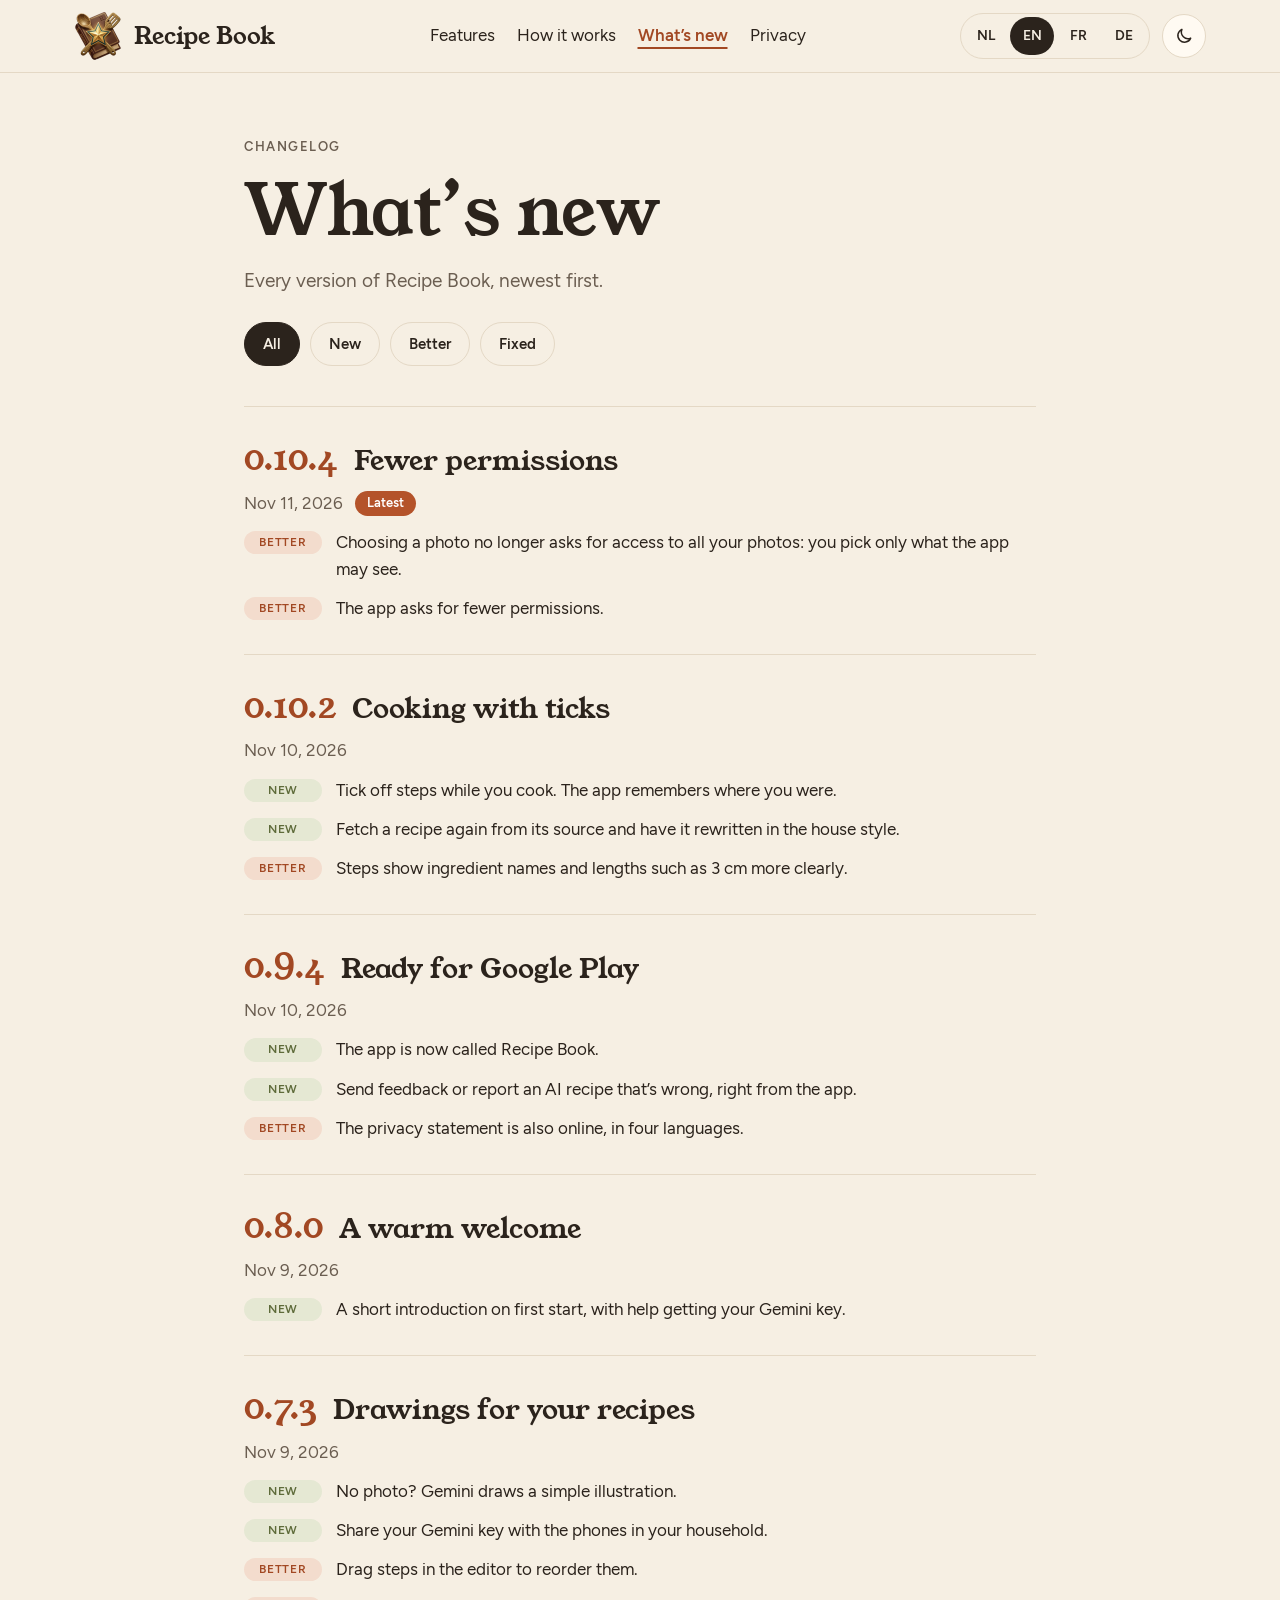
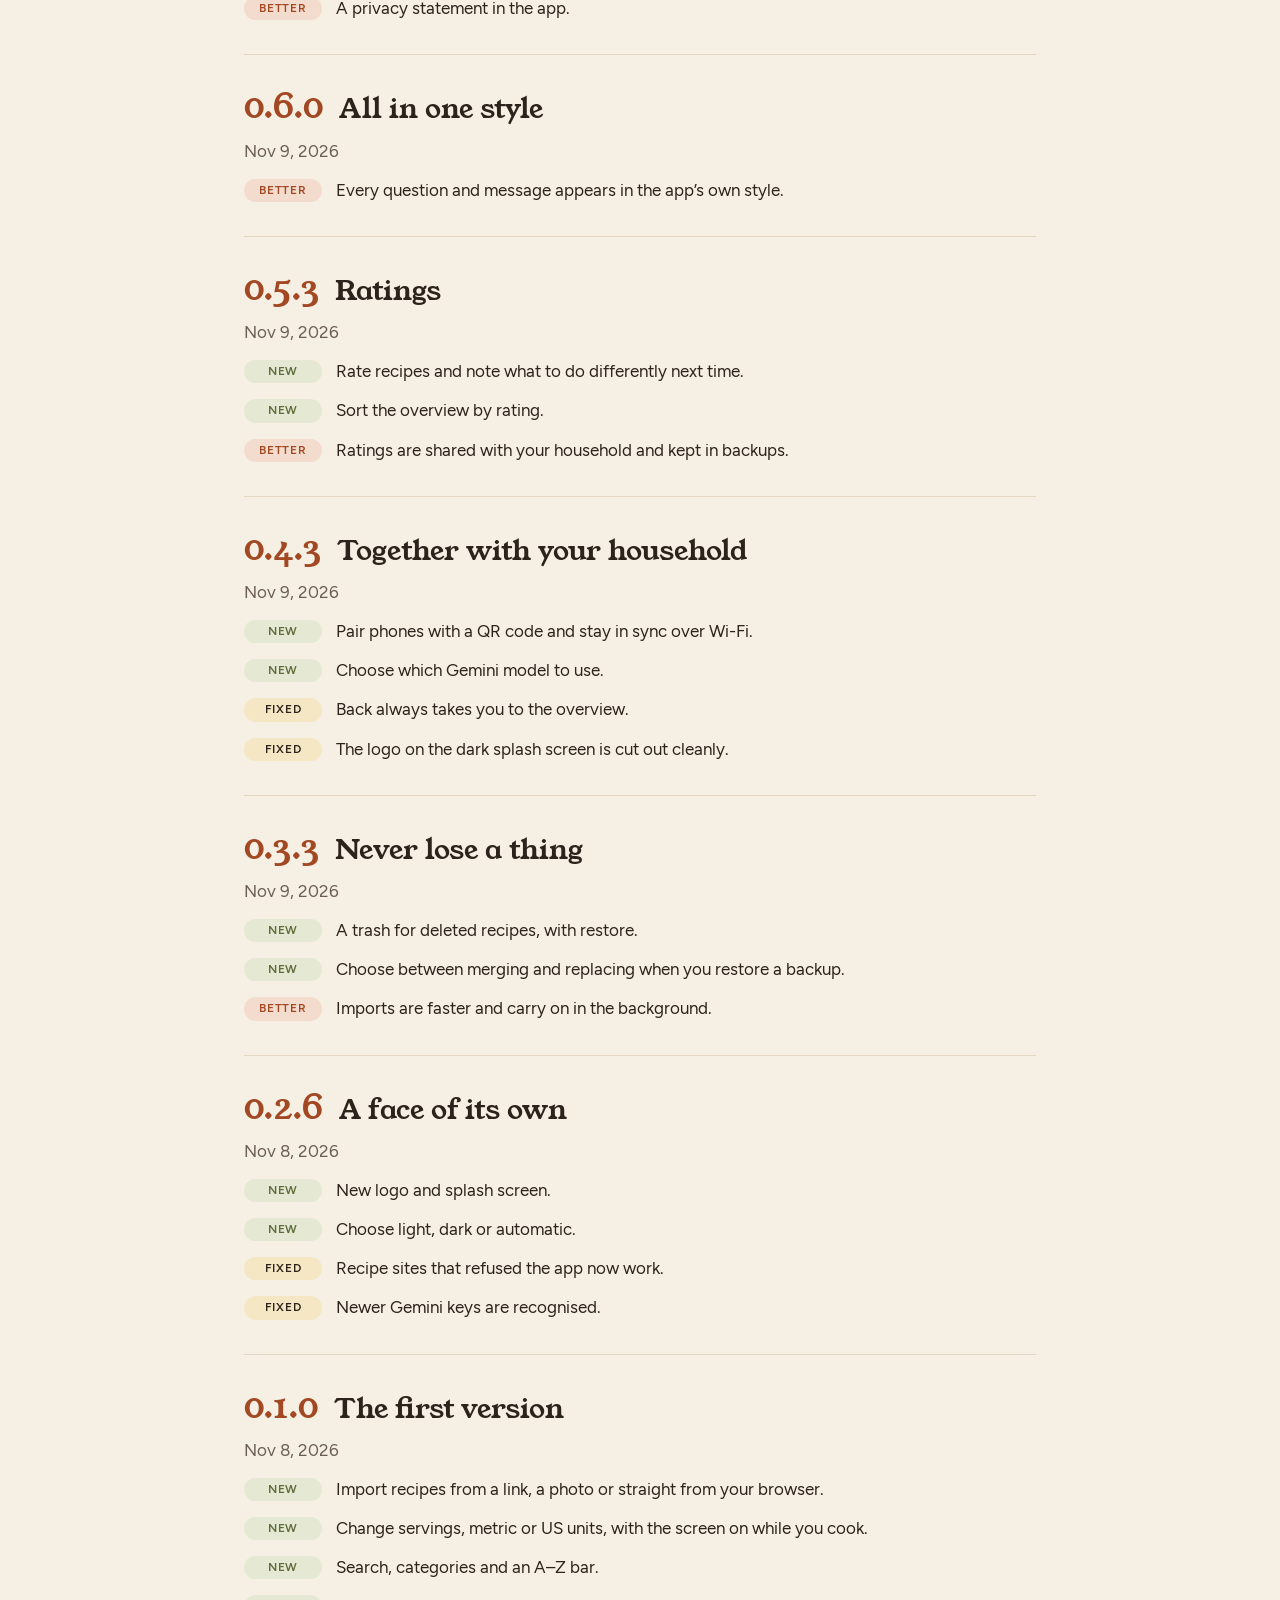
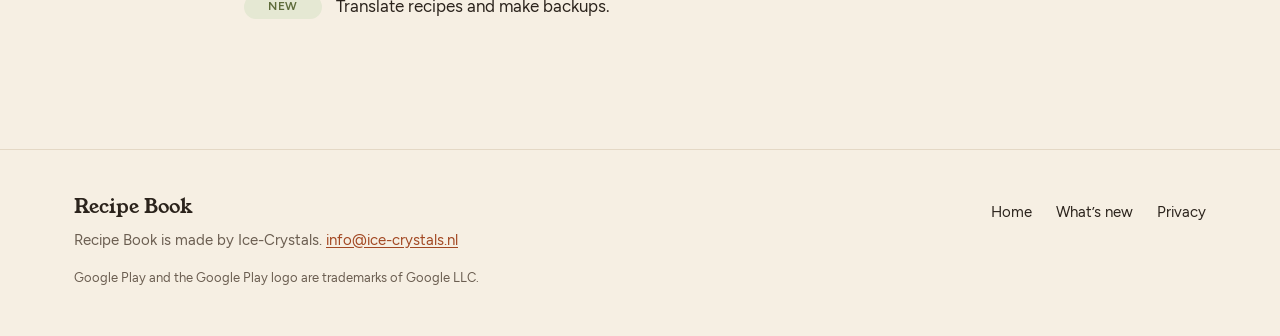
==== commit 06cb6cf0: "Write the developer name as Ice-Crystals Generated by pnpm site from receptenboek PR #51.  Co-Author" ====
--- a/changelog/index.html
+++ b/changelog/index.html
@@ -168,7 +168,7 @@
 <div class="wrap footer-row">
 <div class="footer-brand">
 <p class="serif footer-name">Recipe Book</p>
-<p>Recipe Book is made by ice-crystals. <a href="mailto:info@ice-crystals.nl">info@ice-crystals.nl</a></p>
+<p>Recipe Book is made by Ice-Crystals. <a href="mailto:info@ice-crystals.nl">info@ice-crystals.nl</a></p>
 </div>
 <nav aria-label="Footer"><ul class="footer-links">
 <li><a href="../">Home</a></li>
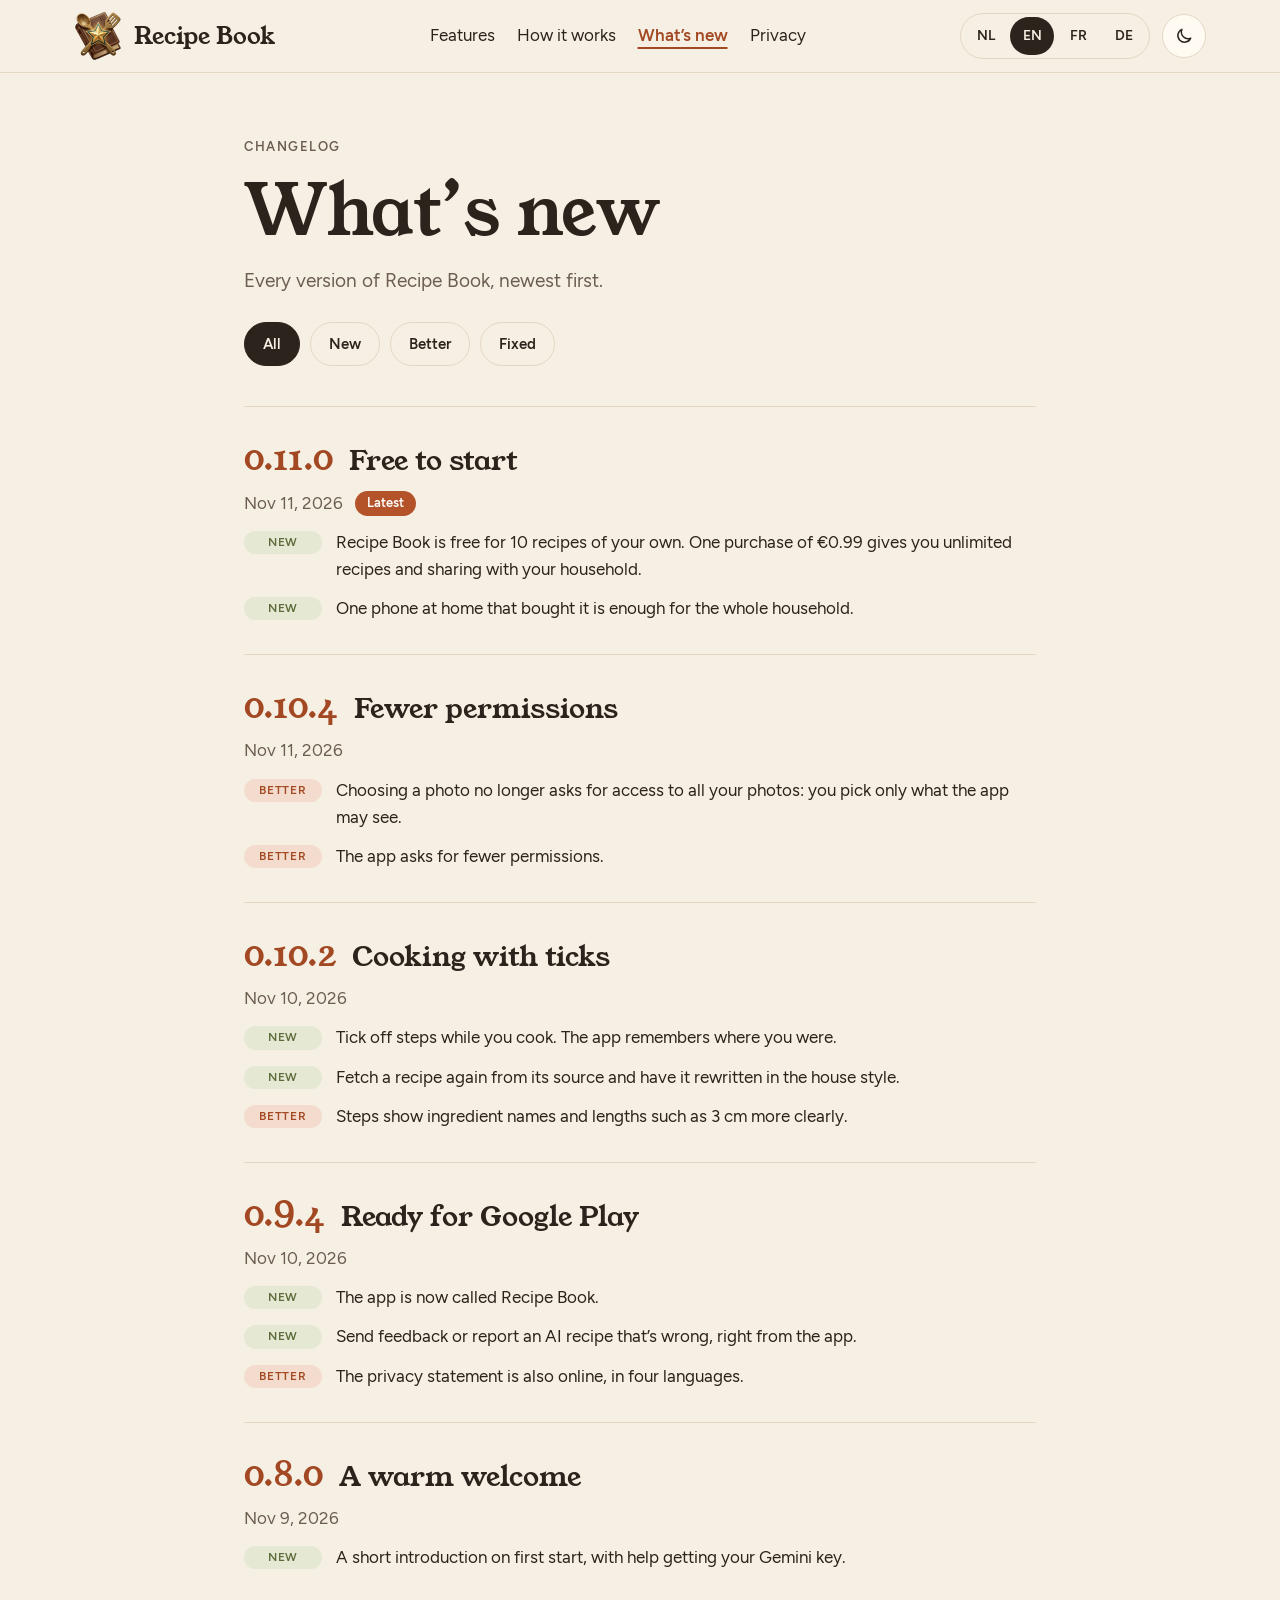
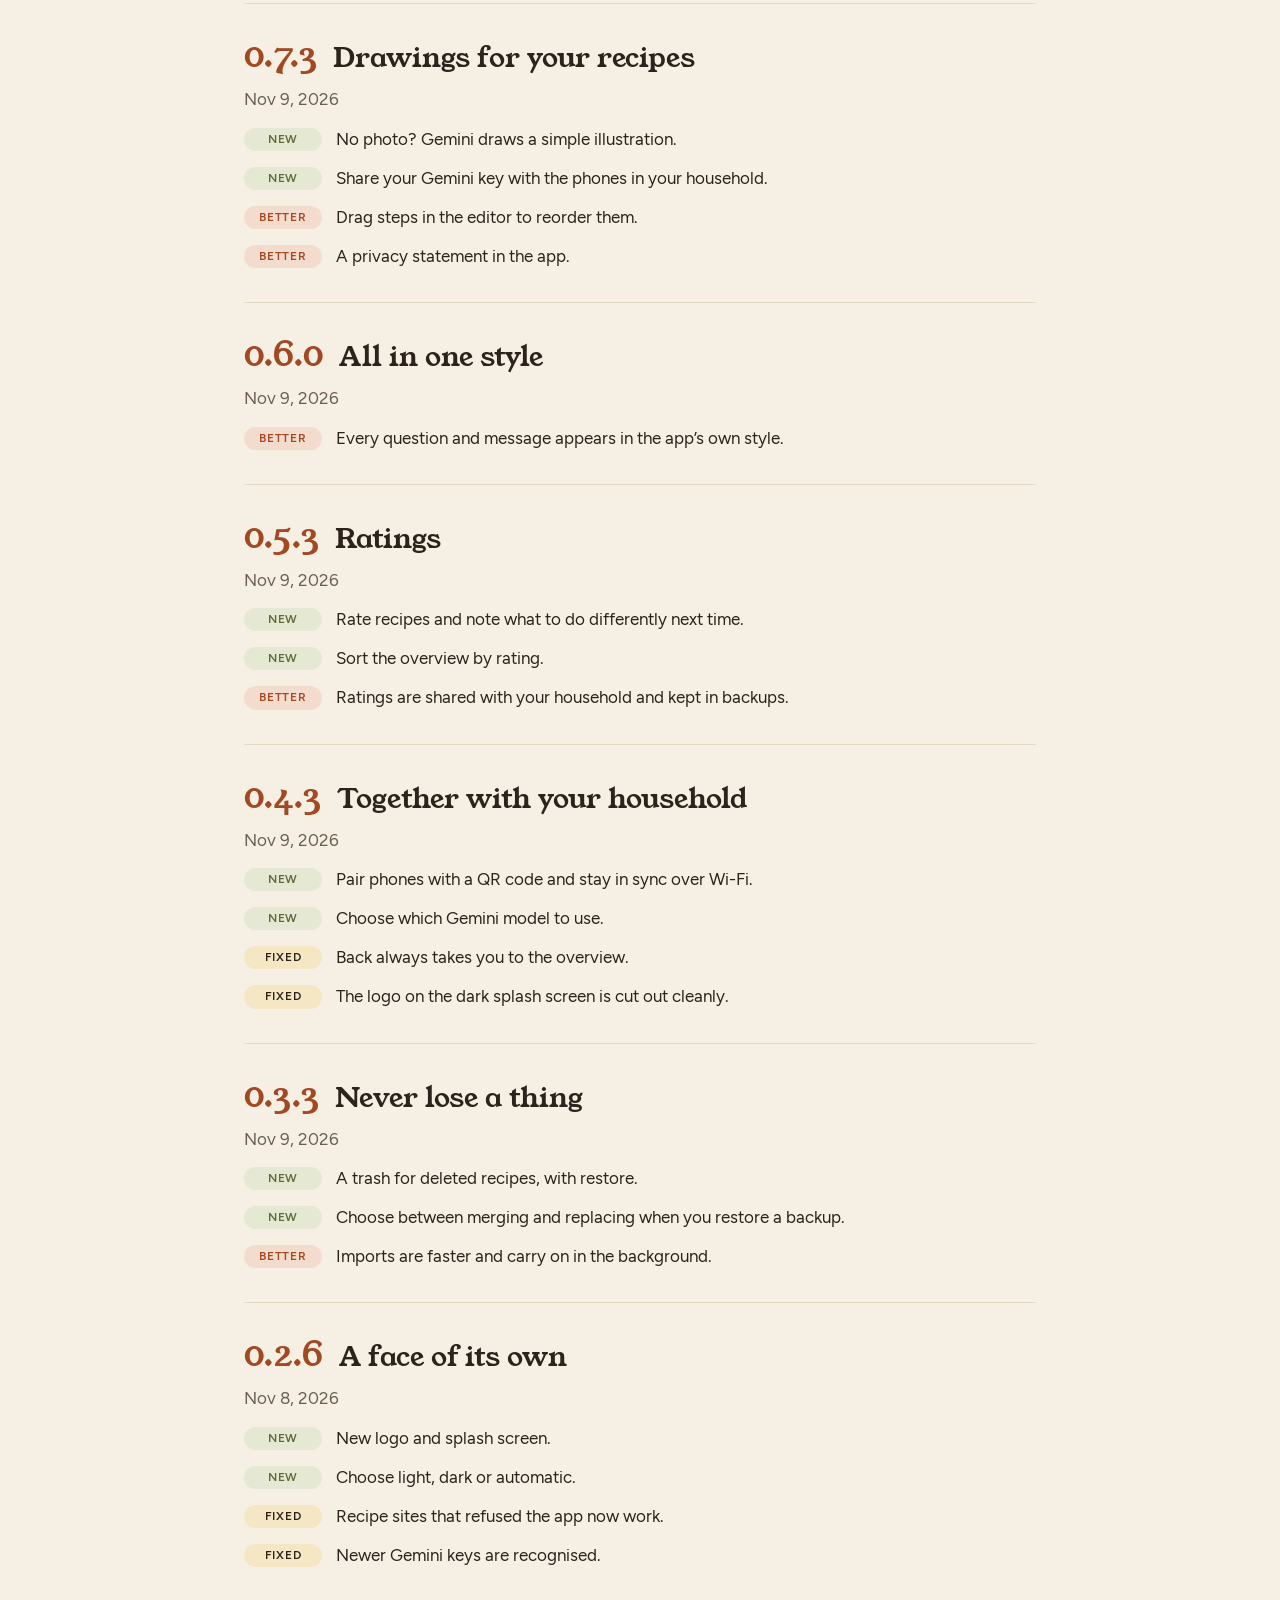
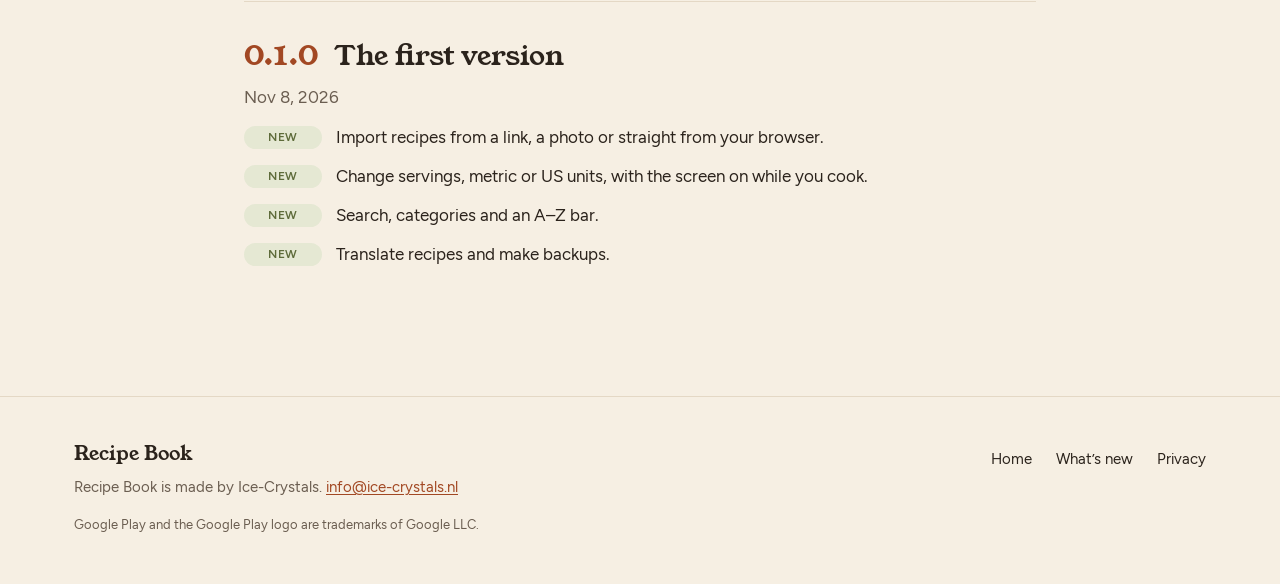
==== commit 2af0c973: "Update the site to app 0.11.2 - Changelog: 0.11.0 "Free to start". - Home: blog example in °F, FAQ a" ====
--- a/changelog/index.html
+++ b/changelog/index.html
@@ -64,9 +64,17 @@
 <p class="sr-only" role="status" data-filter-status></p>
 </div>
 <div class="wrap narrow releases">
+<article id="v0.11.0" class="release" aria-labelledby="h-v0.11.0">
+<h2 id="h-v0.11.0"><span class="version serif">0.11.0</span> <span class="release-title">Free to start</span></h2>
+<p class="release-date muted"><time datetime="2026-11-11">Nov 11, 2026</time> <span class="latest">Latest</span></p>
+<ul class="changes">
+<li data-kind="new"><span class="tag tag-new">New</span><span class="sr-only">: </span><span>Recipe Book is free for 10 recipes of your own. One purchase of €0.99 gives you unlimited recipes and sharing with your household.</span></li>
+<li data-kind="new"><span class="tag tag-new">New</span><span class="sr-only">: </span><span>One phone at home that bought it is enough for the whole household.</span></li>
+</ul>
+</article>
 <article id="v0.10.4" class="release" aria-labelledby="h-v0.10.4">
 <h2 id="h-v0.10.4"><span class="version serif">0.10.4</span> <span class="release-title">Fewer permissions</span></h2>
-<p class="release-date muted"><time datetime="2026-11-11">Nov 11, 2026</time> <span class="latest">Latest</span></p>
+<p class="release-date muted"><time datetime="2026-11-11">Nov 11, 2026</time></p>
 <ul class="changes">
 <li data-kind="better"><span class="tag tag-better">Better</span><span class="sr-only">: </span><span>Choosing a photo no longer asks for access to all your photos: you pick only what the app may see.</span></li>
 <li data-kind="better"><span class="tag tag-better">Better</span><span class="sr-only">: </span><span>The app asks for fewer permissions.</span></li>
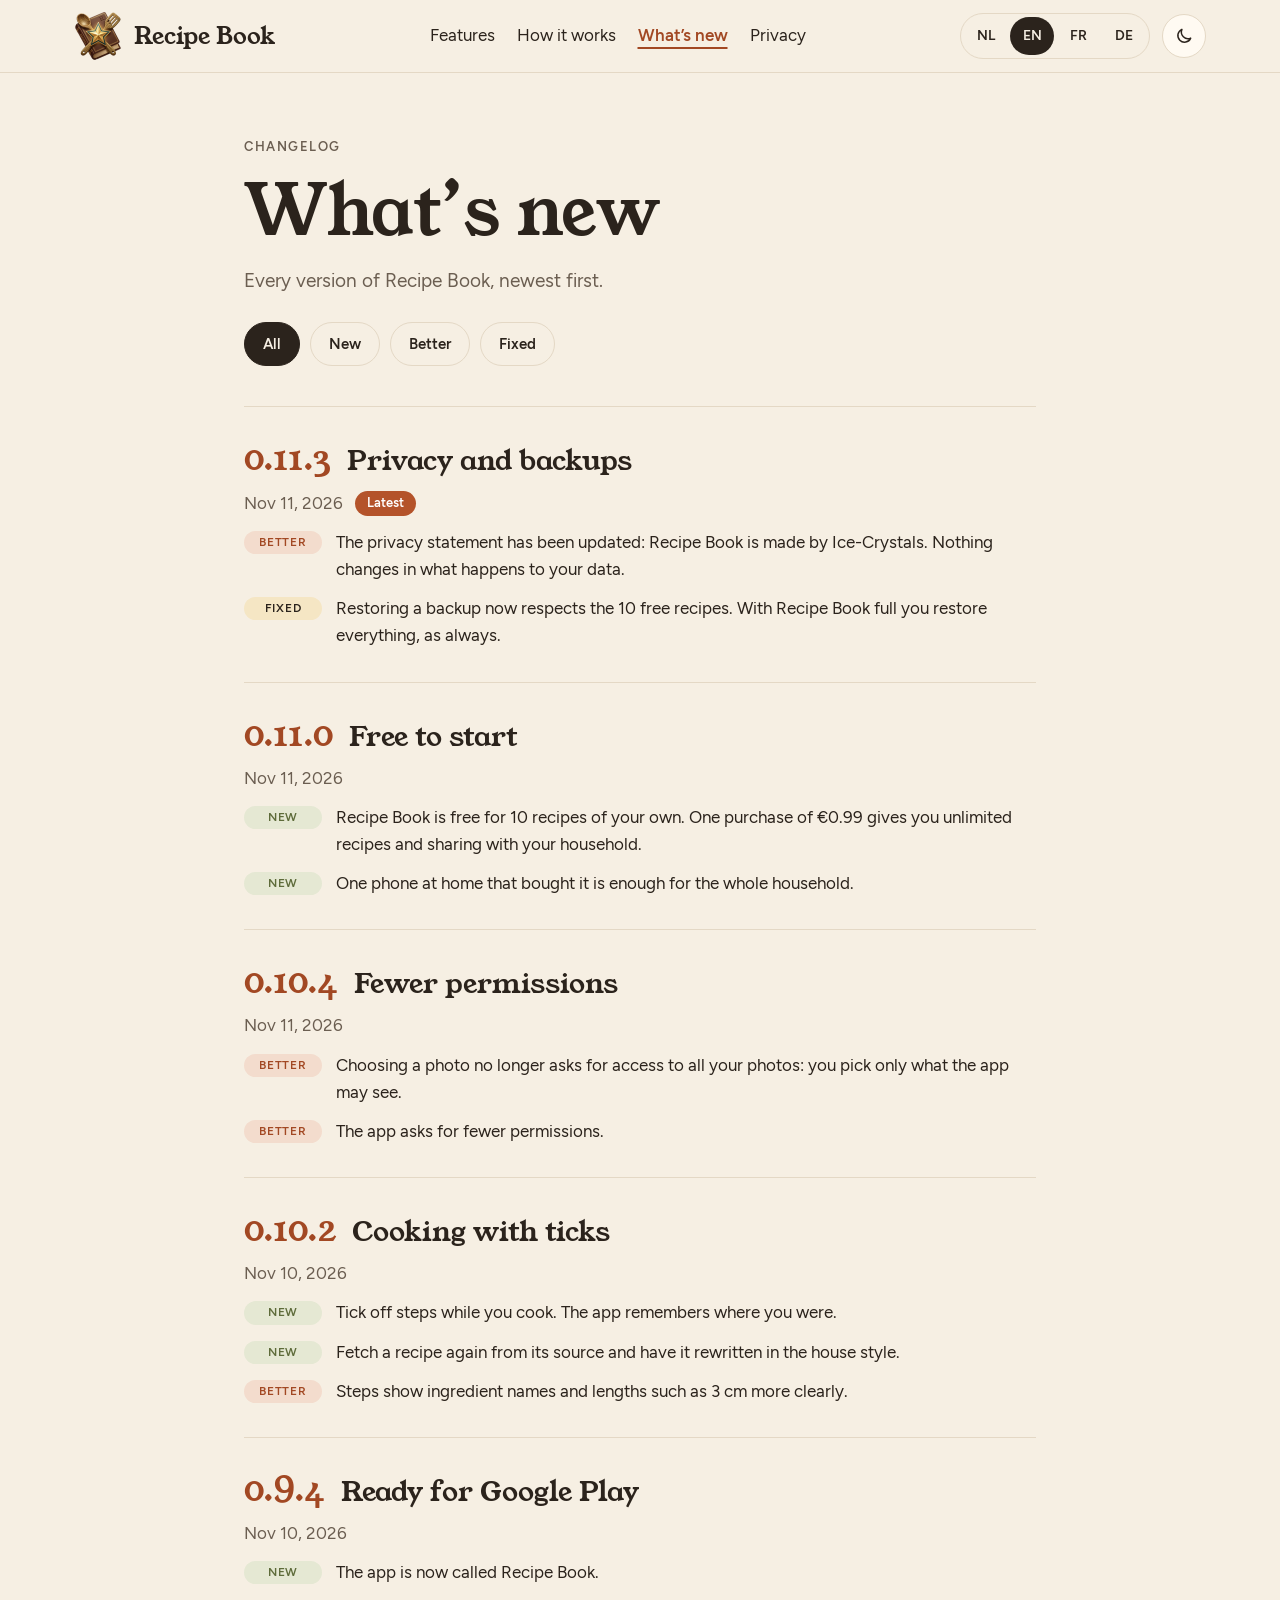
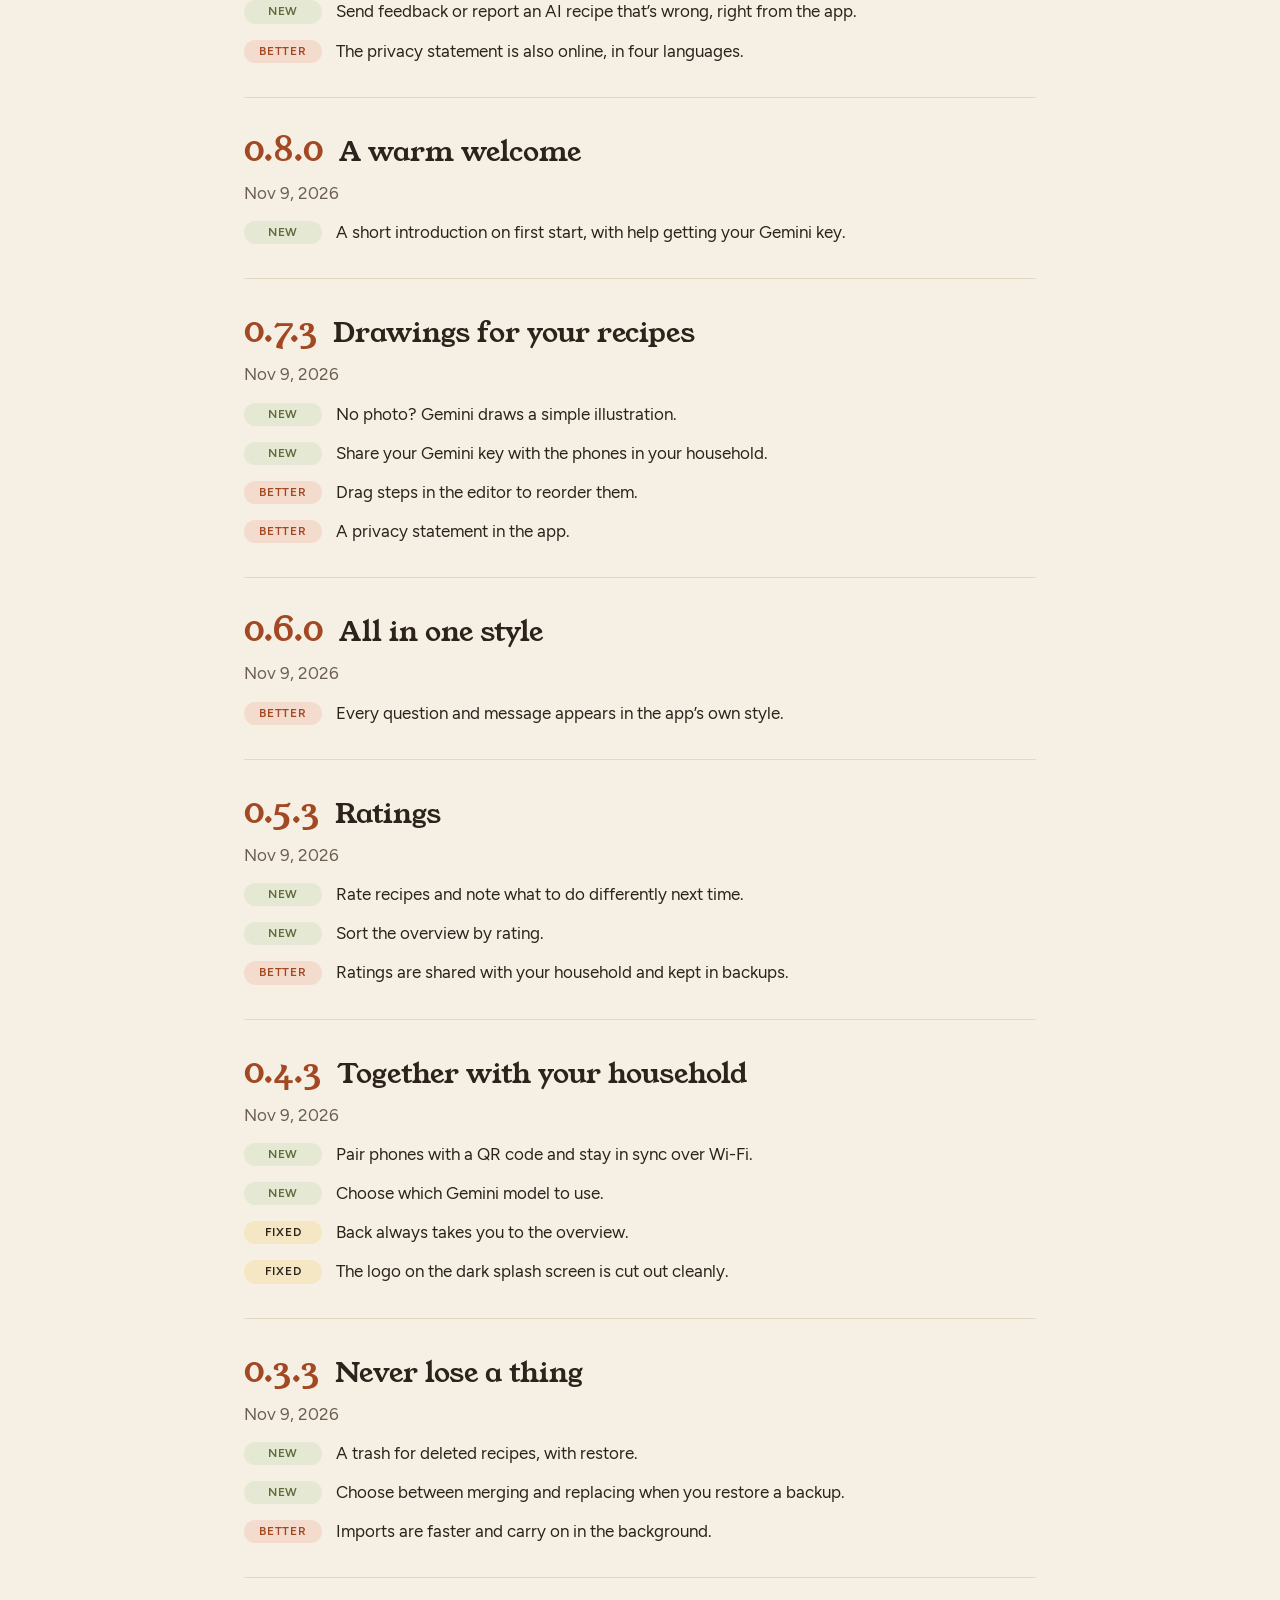
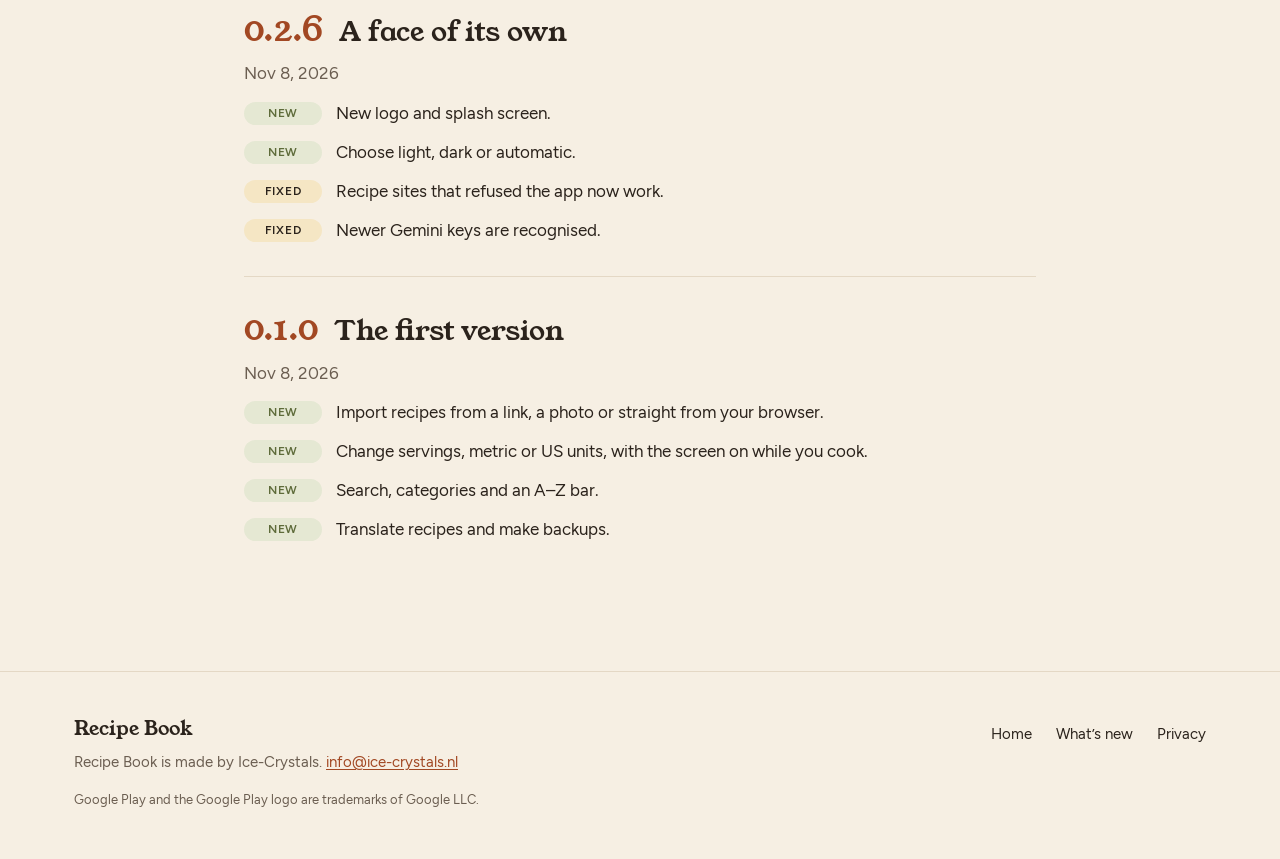
==== commit 0dd423b2: "Add the 0.11.3 changelog entry Co-Authored-By: Claude Opus 5.5 <noreply@anthropic.com>" ====
--- a/changelog/index.html
+++ b/changelog/index.html
@@ -64,9 +64,17 @@
 <p class="sr-only" role="status" data-filter-status></p>
 </div>
 <div class="wrap narrow releases">
+<article id="v0.11.3" class="release" aria-labelledby="h-v0.11.3">
+<h2 id="h-v0.11.3"><span class="version serif">0.11.3</span> <span class="release-title">Privacy and backups</span></h2>
+<p class="release-date muted"><time datetime="2026-11-11">Nov 11, 2026</time> <span class="latest">Latest</span></p>
+<ul class="changes">
+<li data-kind="better"><span class="tag tag-better">Better</span><span class="sr-only">: </span><span>The privacy statement has been updated: Recipe Book is made by Ice-Crystals. Nothing changes in what happens to your data.</span></li>
+<li data-kind="fixed"><span class="tag tag-fixed">Fixed</span><span class="sr-only">: </span><span>Restoring a backup now respects the 10 free recipes. With Recipe Book full you restore everything, as always.</span></li>
+</ul>
+</article>
 <article id="v0.11.0" class="release" aria-labelledby="h-v0.11.0">
 <h2 id="h-v0.11.0"><span class="version serif">0.11.0</span> <span class="release-title">Free to start</span></h2>
-<p class="release-date muted"><time datetime="2026-11-11">Nov 11, 2026</time> <span class="latest">Latest</span></p>
+<p class="release-date muted"><time datetime="2026-11-11">Nov 11, 2026</time></p>
 <ul class="changes">
 <li data-kind="new"><span class="tag tag-new">New</span><span class="sr-only">: </span><span>Recipe Book is free for 10 recipes of your own. One purchase of €0.99 gives you unlimited recipes and sharing with your household.</span></li>
 <li data-kind="new"><span class="tag tag-new">New</span><span class="sr-only">: </span><span>One phone at home that bought it is enough for the whole household.</span></li>
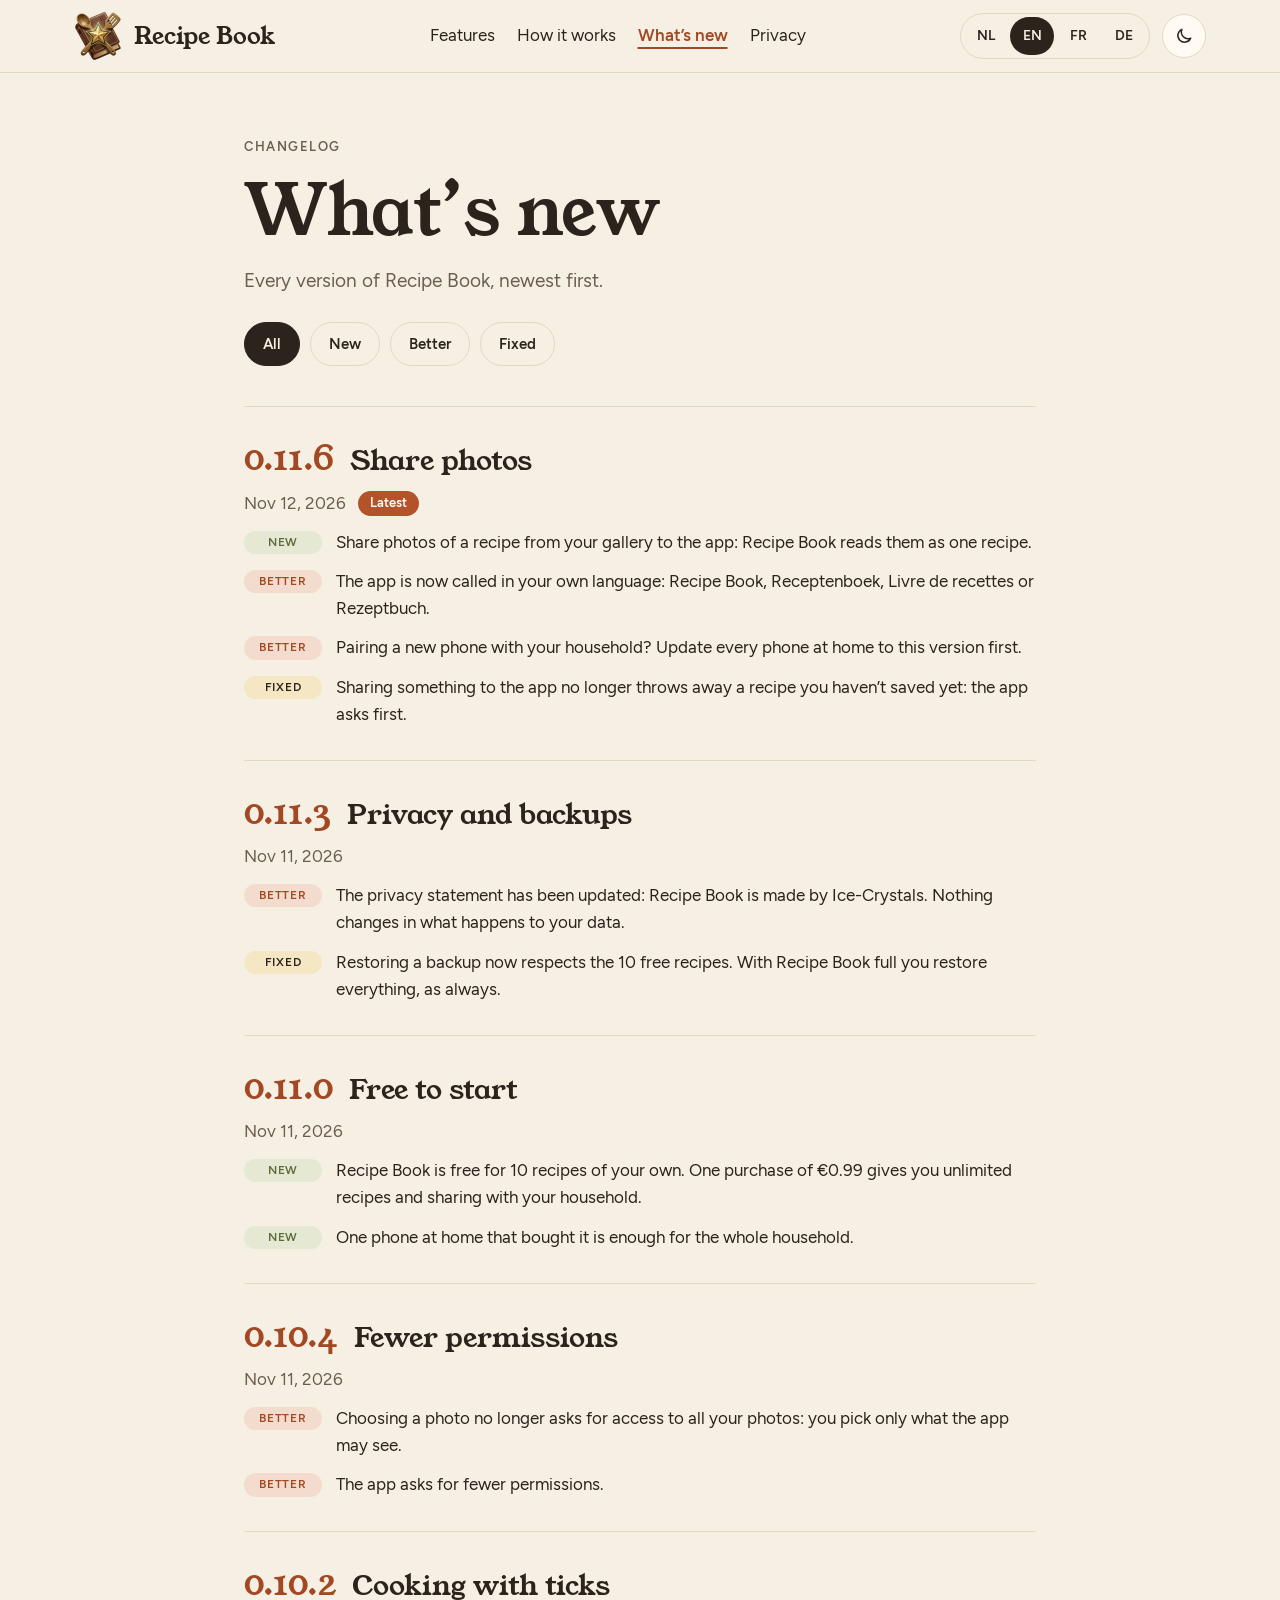
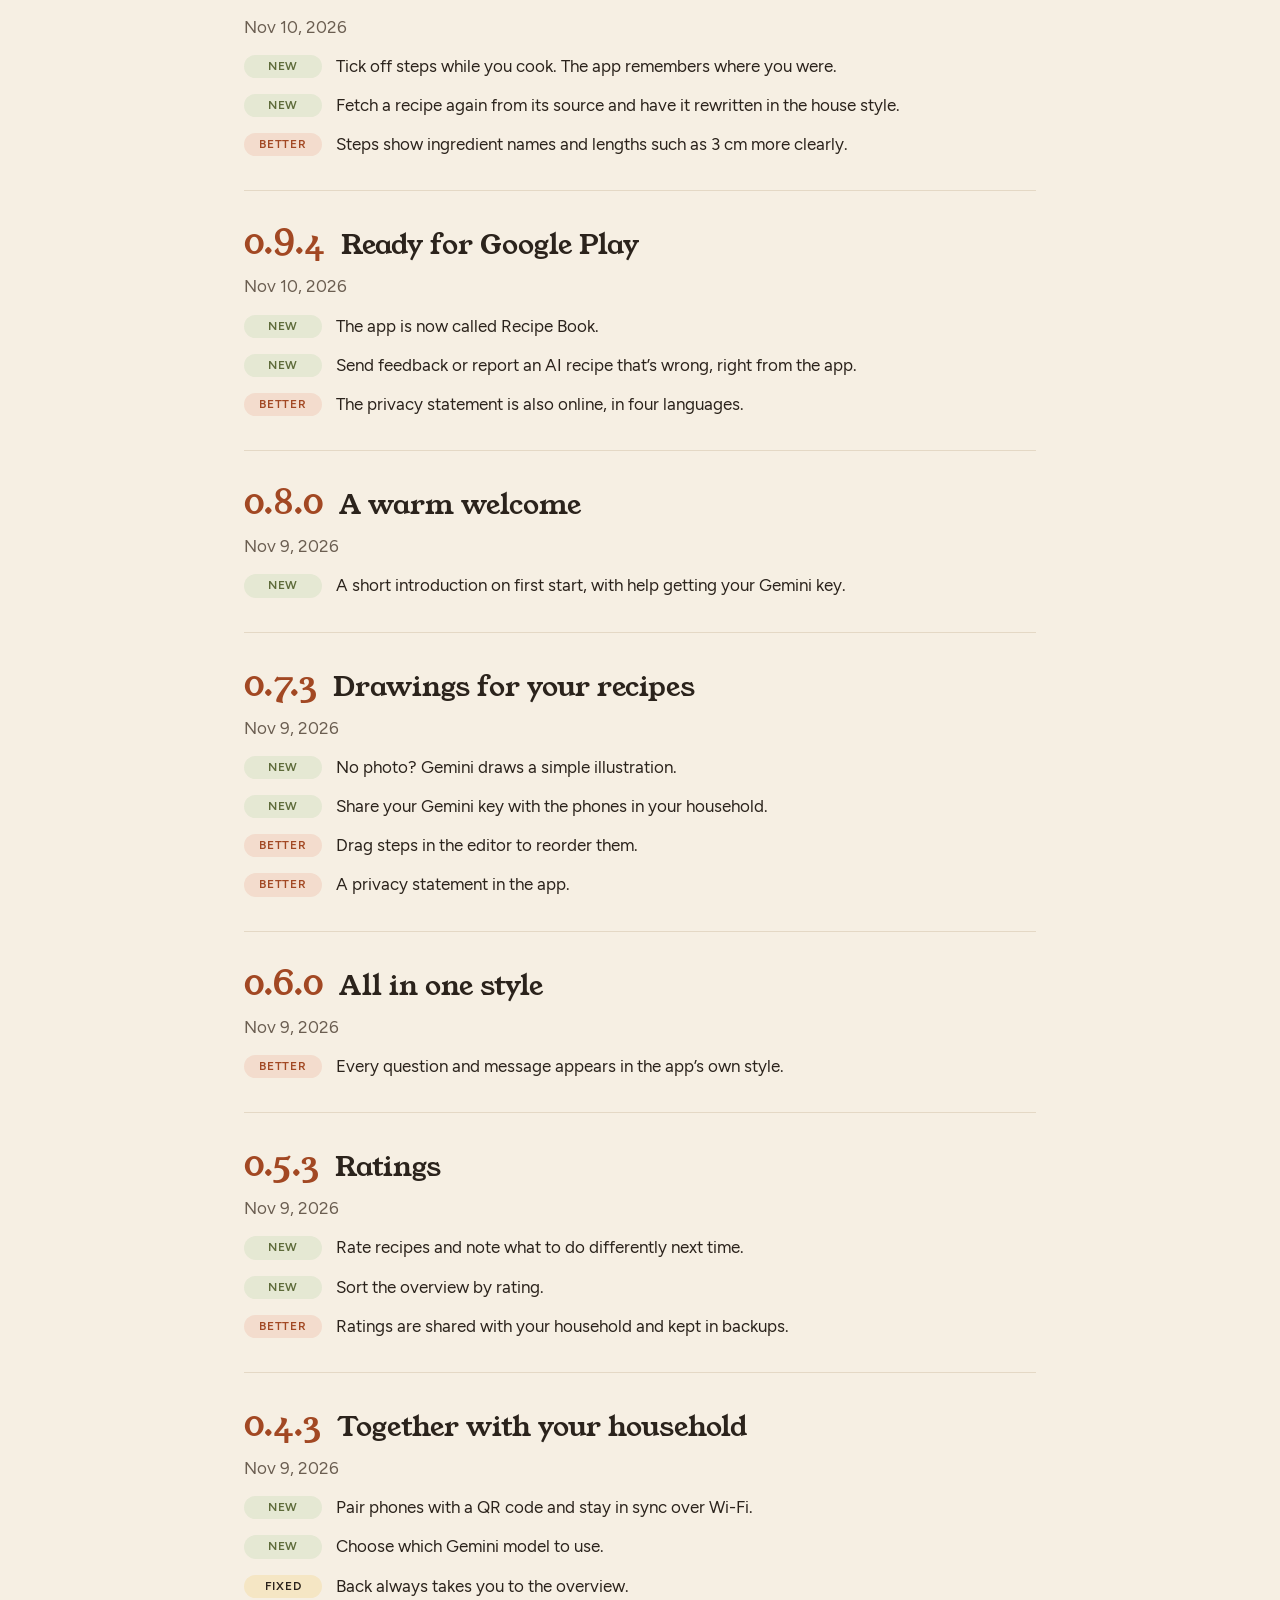
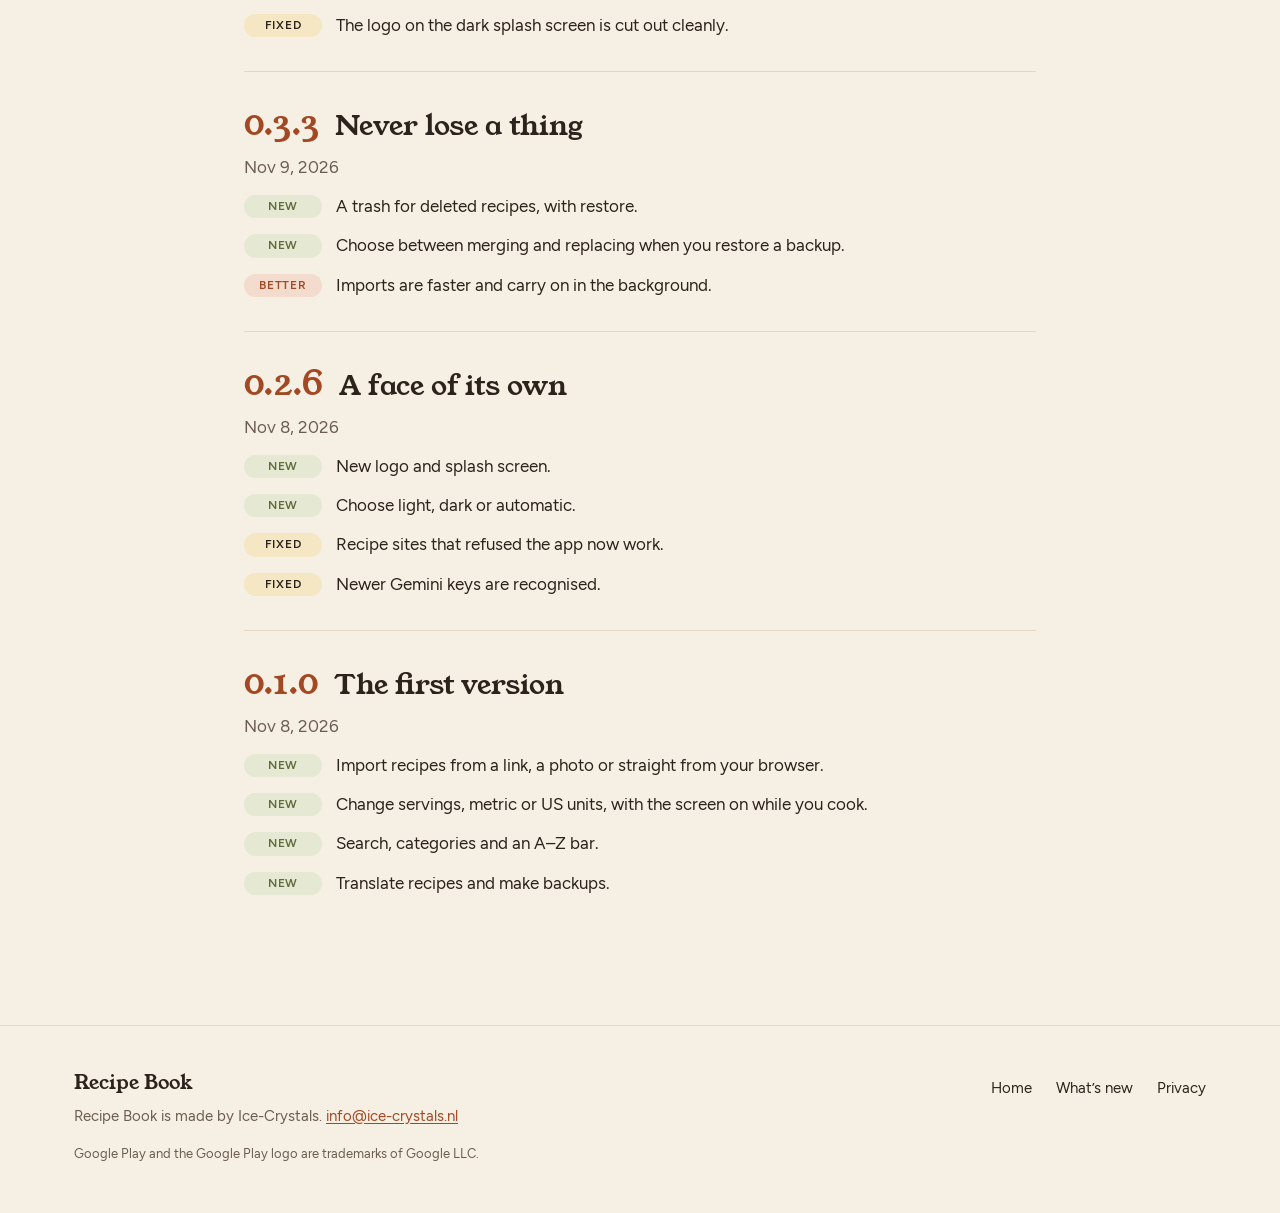
==== commit 592e5b7f: "Update the site to app 0.11.6 - Changelog: 0.11.6 "Share photos". - The app's name per language (Rec" ====
--- a/changelog/index.html
+++ b/changelog/index.html
@@ -16,7 +16,7 @@
 <meta property="og:title" content="What’s new · Recipe Book">
 <meta property="og:description" content="Every version of Recipe Book, newest first.">
 <meta property="og:url" content="https://recipe-book.ice-crystals.nl/changelog/">
-<meta property="og:image" content="https://recipe-book.ice-crystals.nl/assets/feature-graphic.png">
+<meta property="og:image" content="https://recipe-book.ice-crystals.nl/assets/feature-graphic-en.png">
 <meta property="og:image:alt" content="Recipe Book">
 <meta property="og:locale" content="en_US">
 <meta name="twitter:card" content="summary_large_image">
@@ -64,9 +64,19 @@
 <p class="sr-only" role="status" data-filter-status></p>
 </div>
 <div class="wrap narrow releases">
+<article id="v0.11.6" class="release" aria-labelledby="h-v0.11.6">
+<h2 id="h-v0.11.6"><span class="version serif">0.11.6</span> <span class="release-title">Share photos</span></h2>
+<p class="release-date muted"><time datetime="2026-11-12">Nov 12, 2026</time> <span class="latest">Latest</span></p>
+<ul class="changes">
+<li data-kind="new"><span class="tag tag-new">New</span><span class="sr-only">: </span><span>Share photos of a recipe from your gallery to the app: Recipe Book reads them as one recipe.</span></li>
+<li data-kind="better"><span class="tag tag-better">Better</span><span class="sr-only">: </span><span>The app is now called in your own language: Recipe Book, Receptenboek, Livre de recettes or Rezeptbuch.</span></li>
+<li data-kind="better"><span class="tag tag-better">Better</span><span class="sr-only">: </span><span>Pairing a new phone with your household? Update every phone at home to this version first.</span></li>
+<li data-kind="fixed"><span class="tag tag-fixed">Fixed</span><span class="sr-only">: </span><span>Sharing something to the app no longer throws away a recipe you haven’t saved yet: the app asks first.</span></li>
+</ul>
+</article>
 <article id="v0.11.3" class="release" aria-labelledby="h-v0.11.3">
 <h2 id="h-v0.11.3"><span class="version serif">0.11.3</span> <span class="release-title">Privacy and backups</span></h2>
-<p class="release-date muted"><time datetime="2026-11-11">Nov 11, 2026</time> <span class="latest">Latest</span></p>
+<p class="release-date muted"><time datetime="2026-11-11">Nov 11, 2026</time></p>
 <ul class="changes">
 <li data-kind="better"><span class="tag tag-better">Better</span><span class="sr-only">: </span><span>The privacy statement has been updated: Recipe Book is made by Ice-Crystals. Nothing changes in what happens to your data.</span></li>
 <li data-kind="fixed"><span class="tag tag-fixed">Fixed</span><span class="sr-only">: </span><span>Restoring a backup now respects the 10 free recipes. With Recipe Book full you restore everything, as always.</span></li>
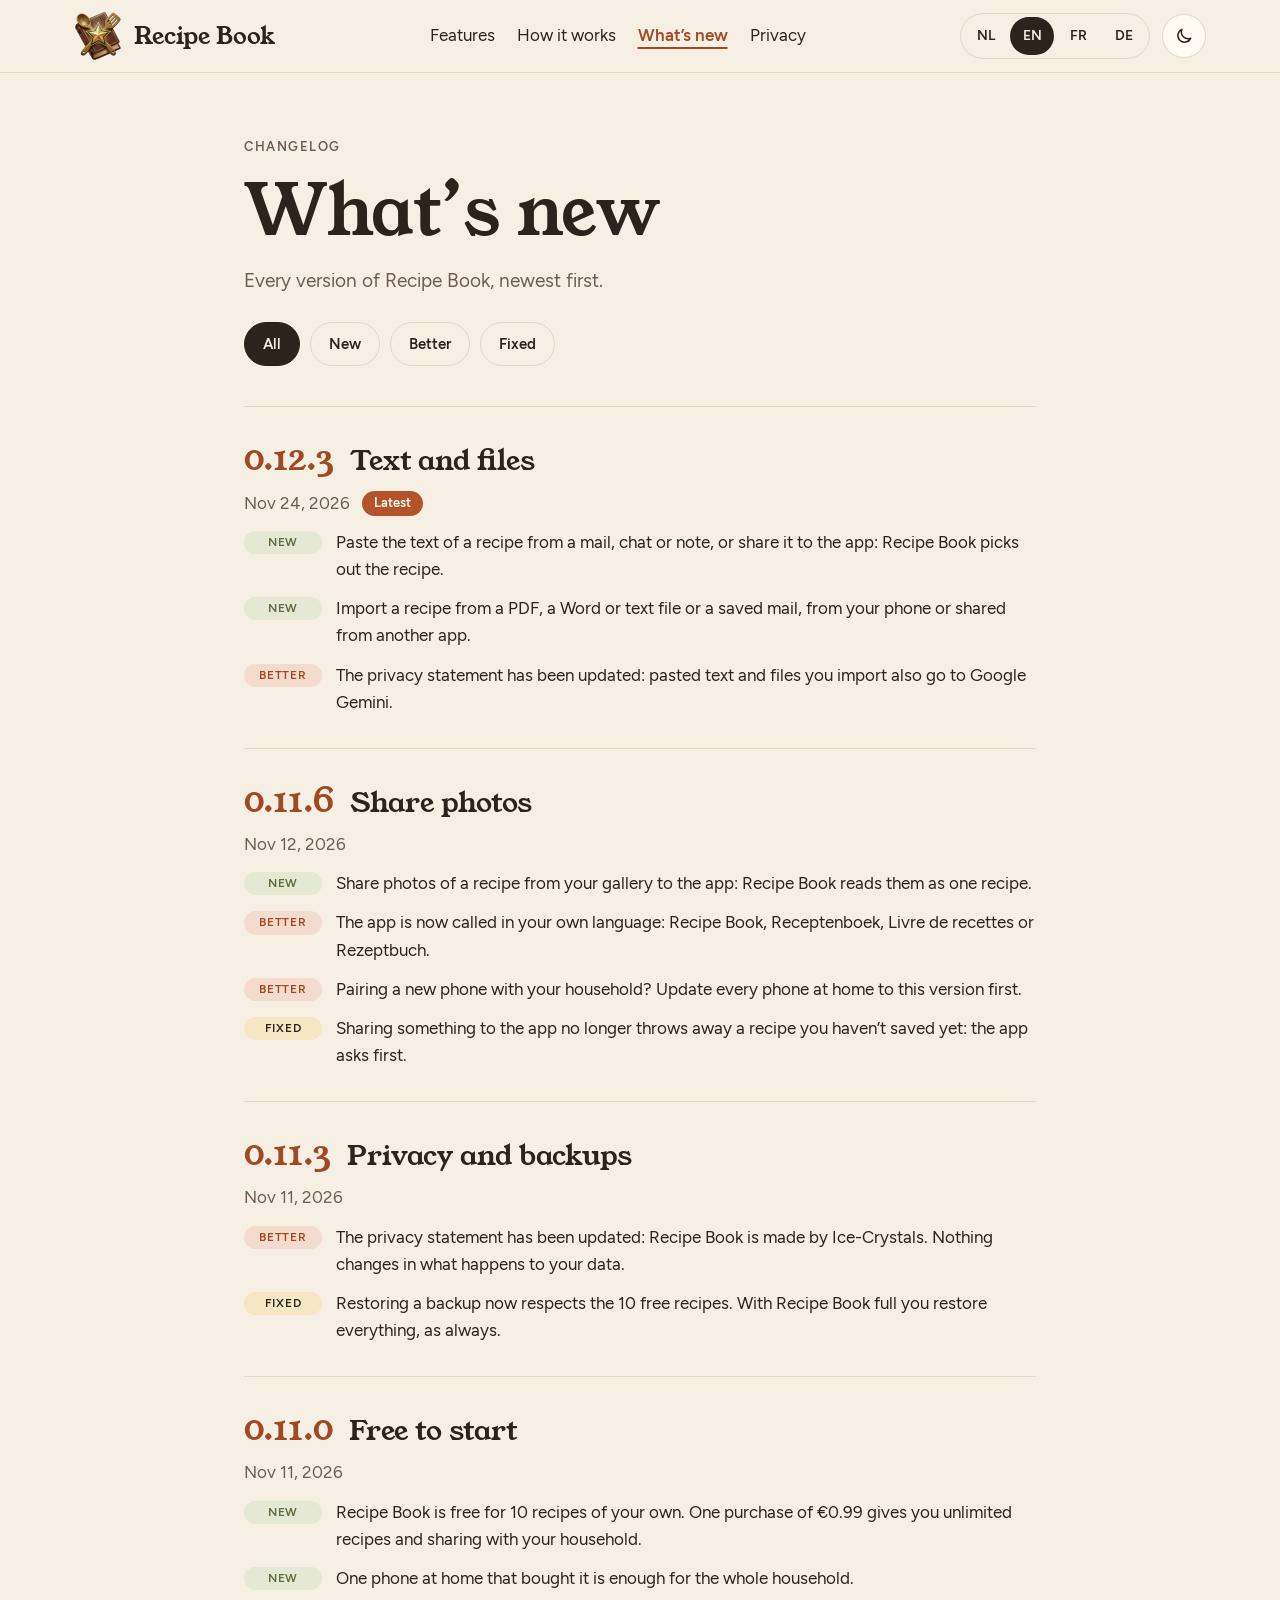
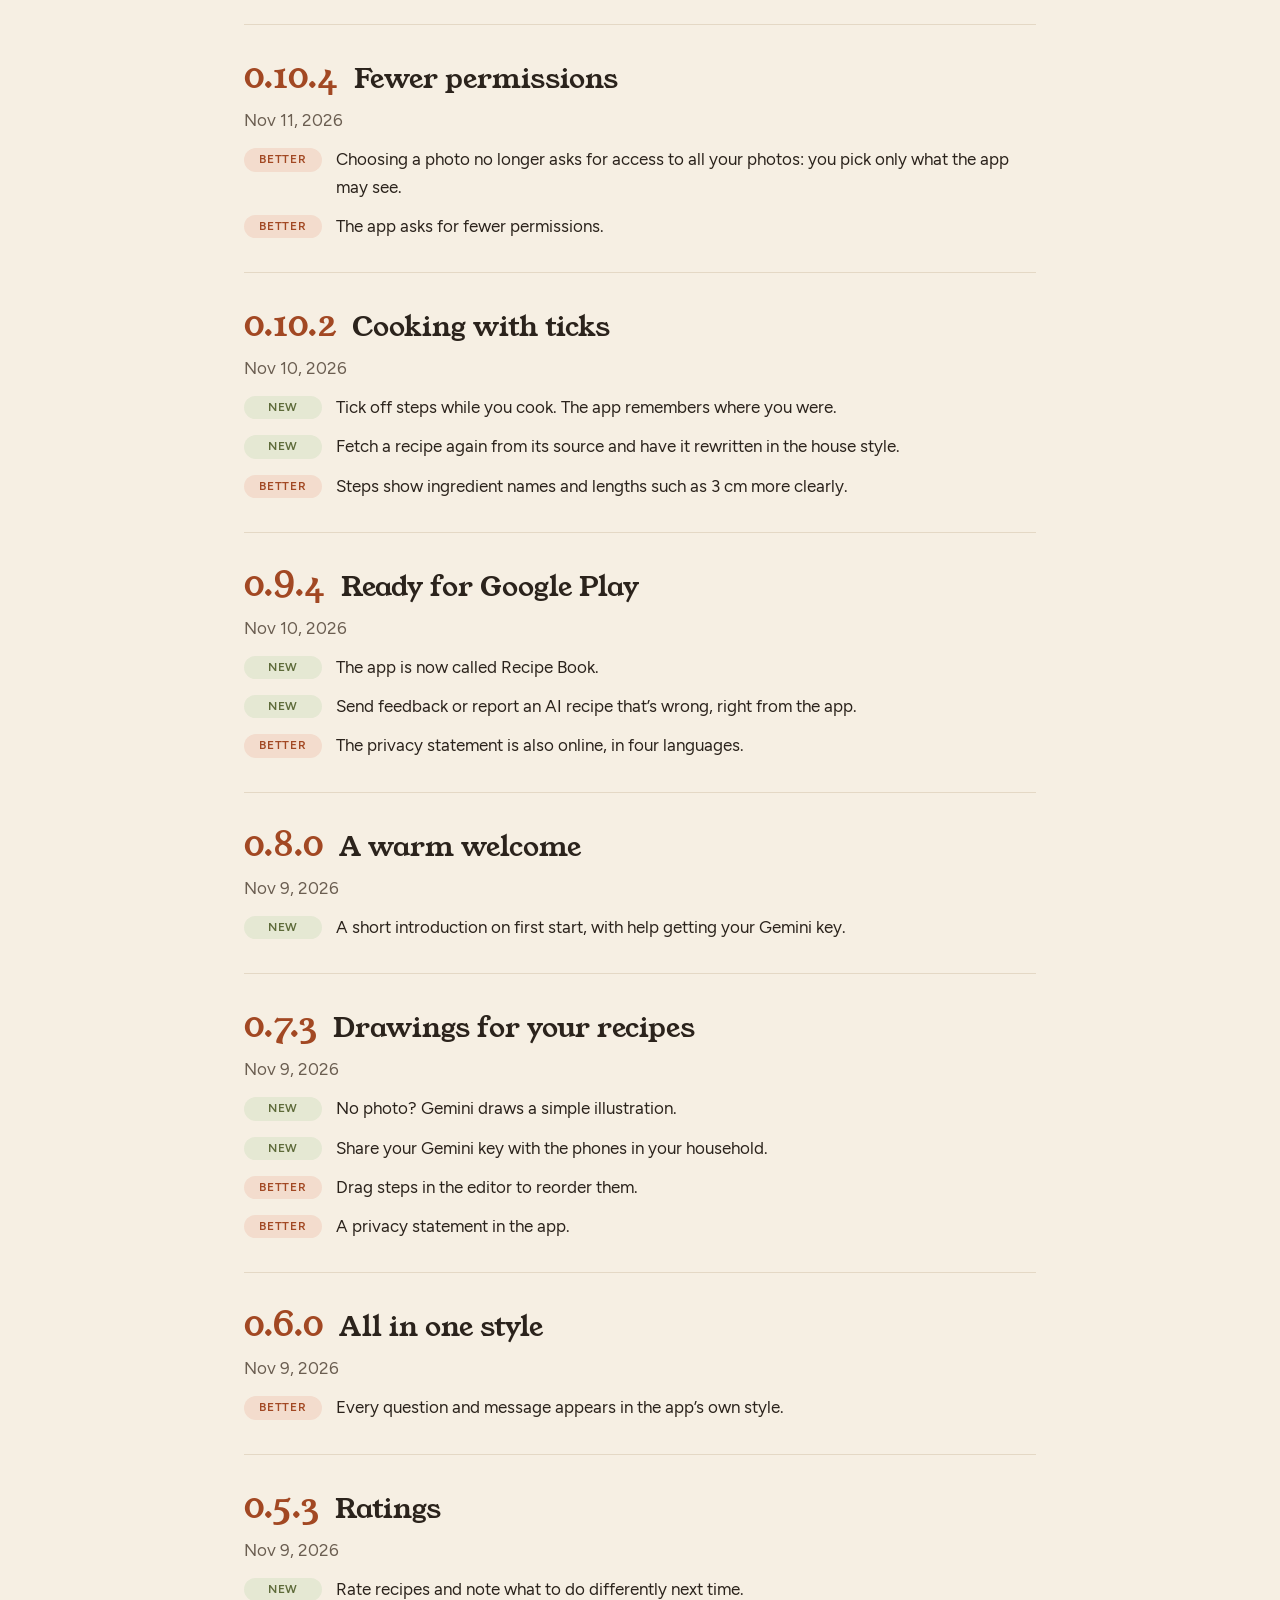
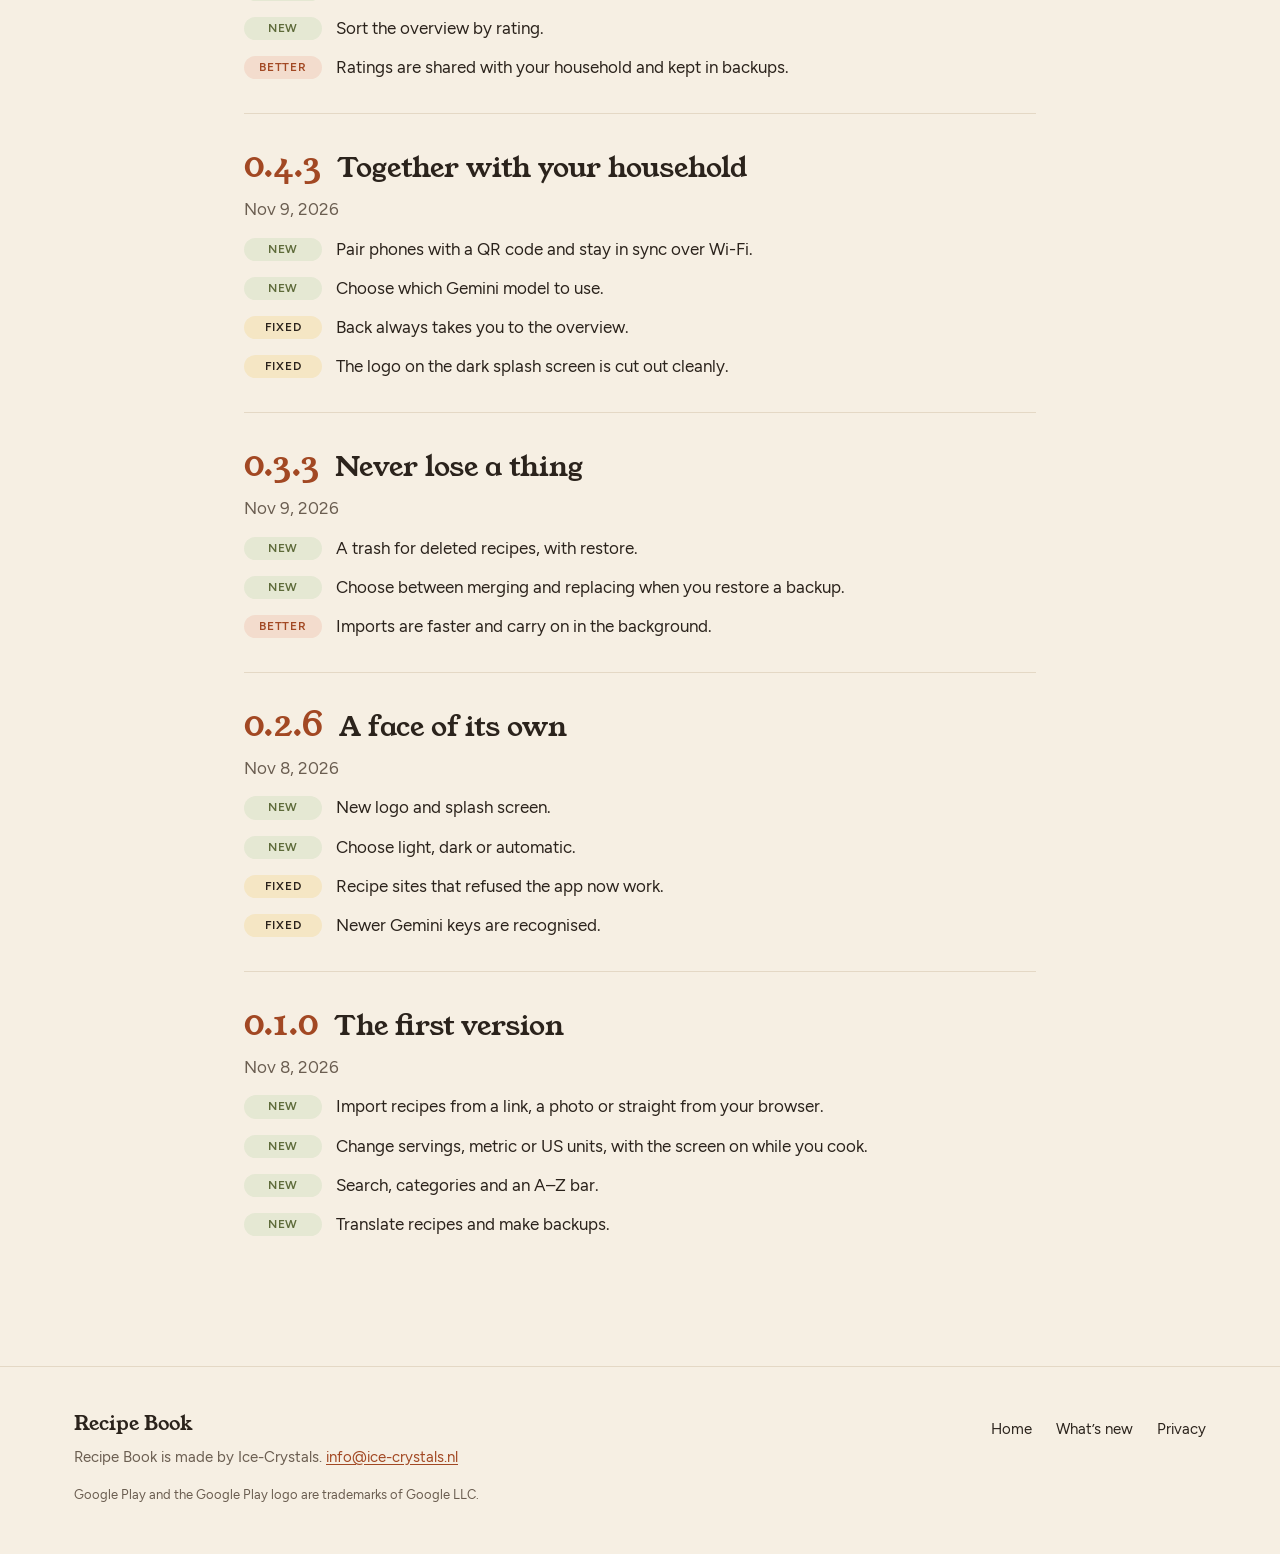
==== commit 77a9b659: "Update the site to app 0.12.3 Changelog entry for 0.12.3, the text and file import on the home page," ====
--- a/changelog/index.html
+++ b/changelog/index.html
@@ -64,9 +64,18 @@
 <p class="sr-only" role="status" data-filter-status></p>
 </div>
 <div class="wrap narrow releases">
+<article id="v0.12.3" class="release" aria-labelledby="h-v0.12.3">
+<h2 id="h-v0.12.3"><span class="version serif">0.12.3</span> <span class="release-title">Text and files</span></h2>
+<p class="release-date muted"><time datetime="2026-11-24">Nov 24, 2026</time> <span class="latest">Latest</span></p>
+<ul class="changes">
+<li data-kind="new"><span class="tag tag-new">New</span><span class="sr-only">: </span><span>Paste the text of a recipe from a mail, chat or note, or share it to the app: Recipe Book picks out the recipe.</span></li>
+<li data-kind="new"><span class="tag tag-new">New</span><span class="sr-only">: </span><span>Import a recipe from a PDF, a Word or text file or a saved mail, from your phone or shared from another app.</span></li>
+<li data-kind="better"><span class="tag tag-better">Better</span><span class="sr-only">: </span><span>The privacy statement has been updated: pasted text and files you import also go to Google Gemini.</span></li>
+</ul>
+</article>
 <article id="v0.11.6" class="release" aria-labelledby="h-v0.11.6">
 <h2 id="h-v0.11.6"><span class="version serif">0.11.6</span> <span class="release-title">Share photos</span></h2>
-<p class="release-date muted"><time datetime="2026-11-12">Nov 12, 2026</time> <span class="latest">Latest</span></p>
+<p class="release-date muted"><time datetime="2026-11-12">Nov 12, 2026</time></p>
 <ul class="changes">
 <li data-kind="new"><span class="tag tag-new">New</span><span class="sr-only">: </span><span>Share photos of a recipe from your gallery to the app: Recipe Book reads them as one recipe.</span></li>
 <li data-kind="better"><span class="tag tag-better">Better</span><span class="sr-only">: </span><span>The app is now called in your own language: Recipe Book, Receptenboek, Livre de recettes or Rezeptbuch.</span></li>
